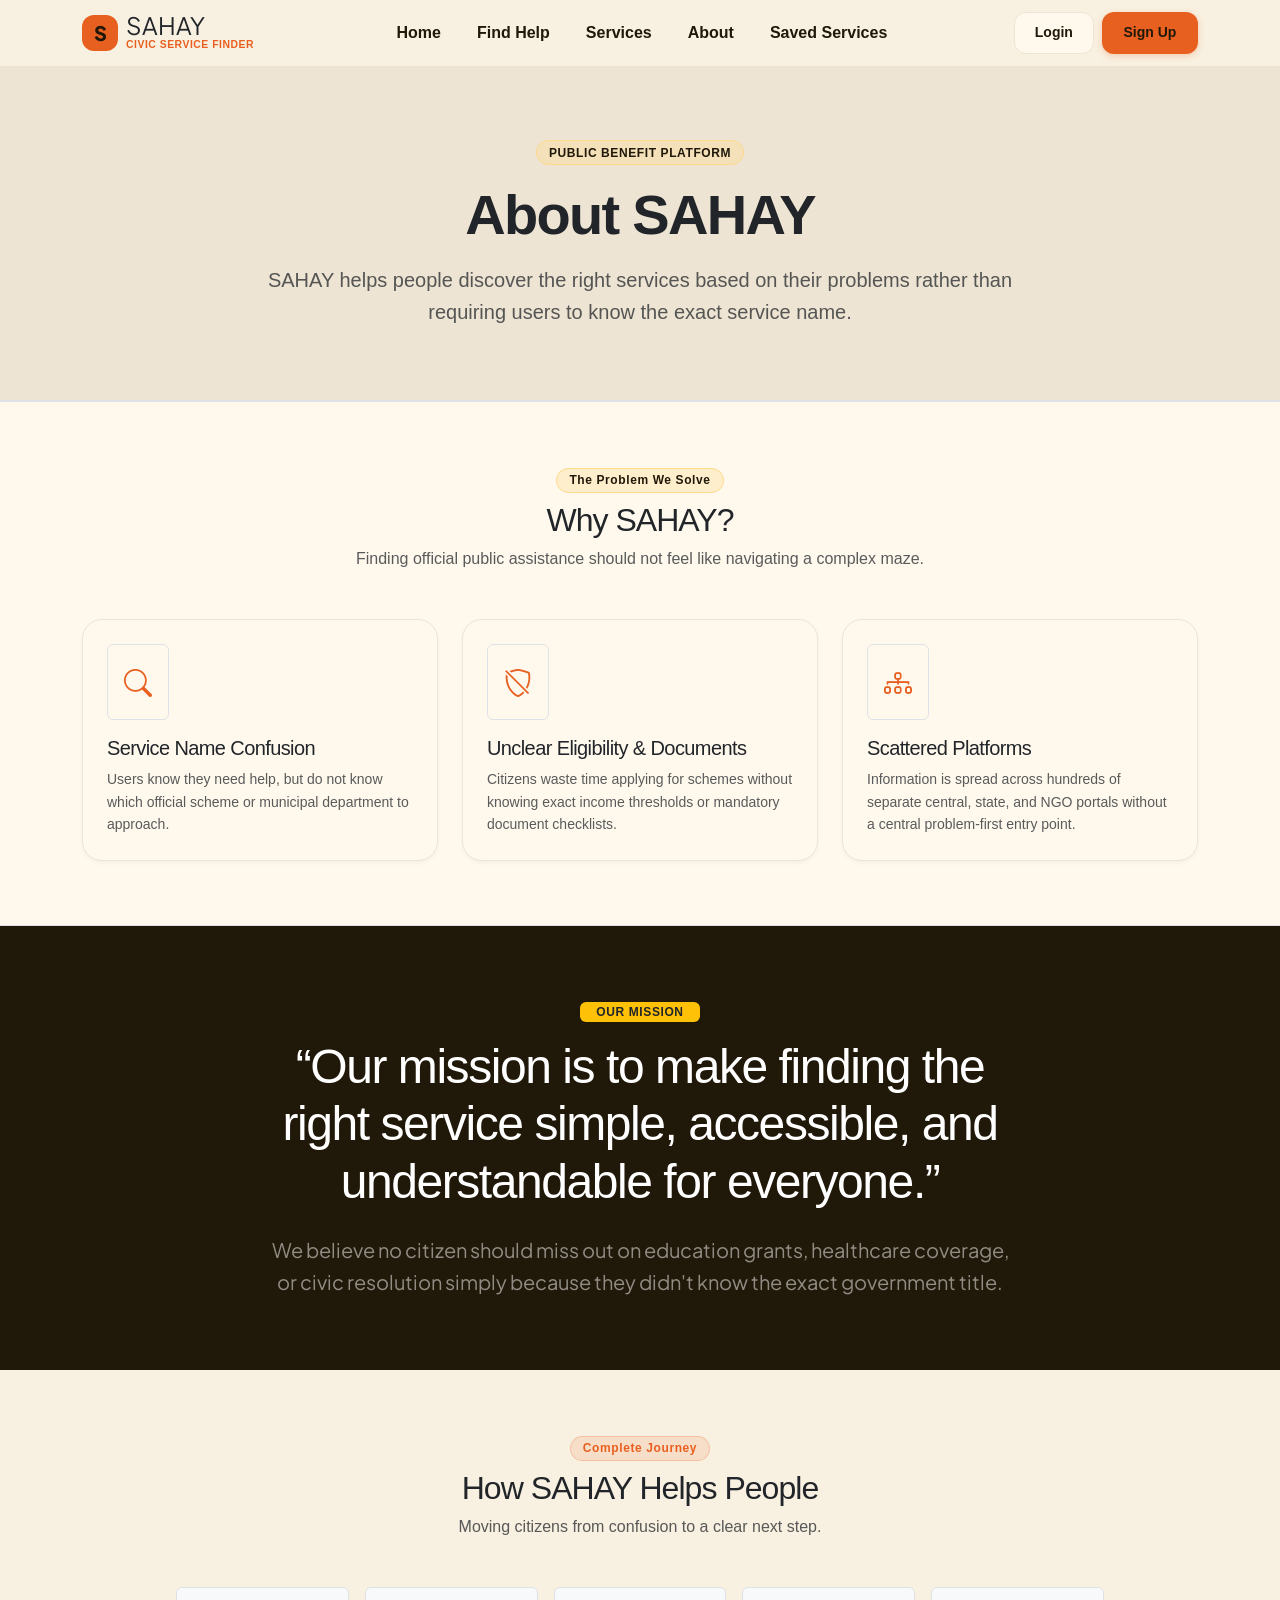
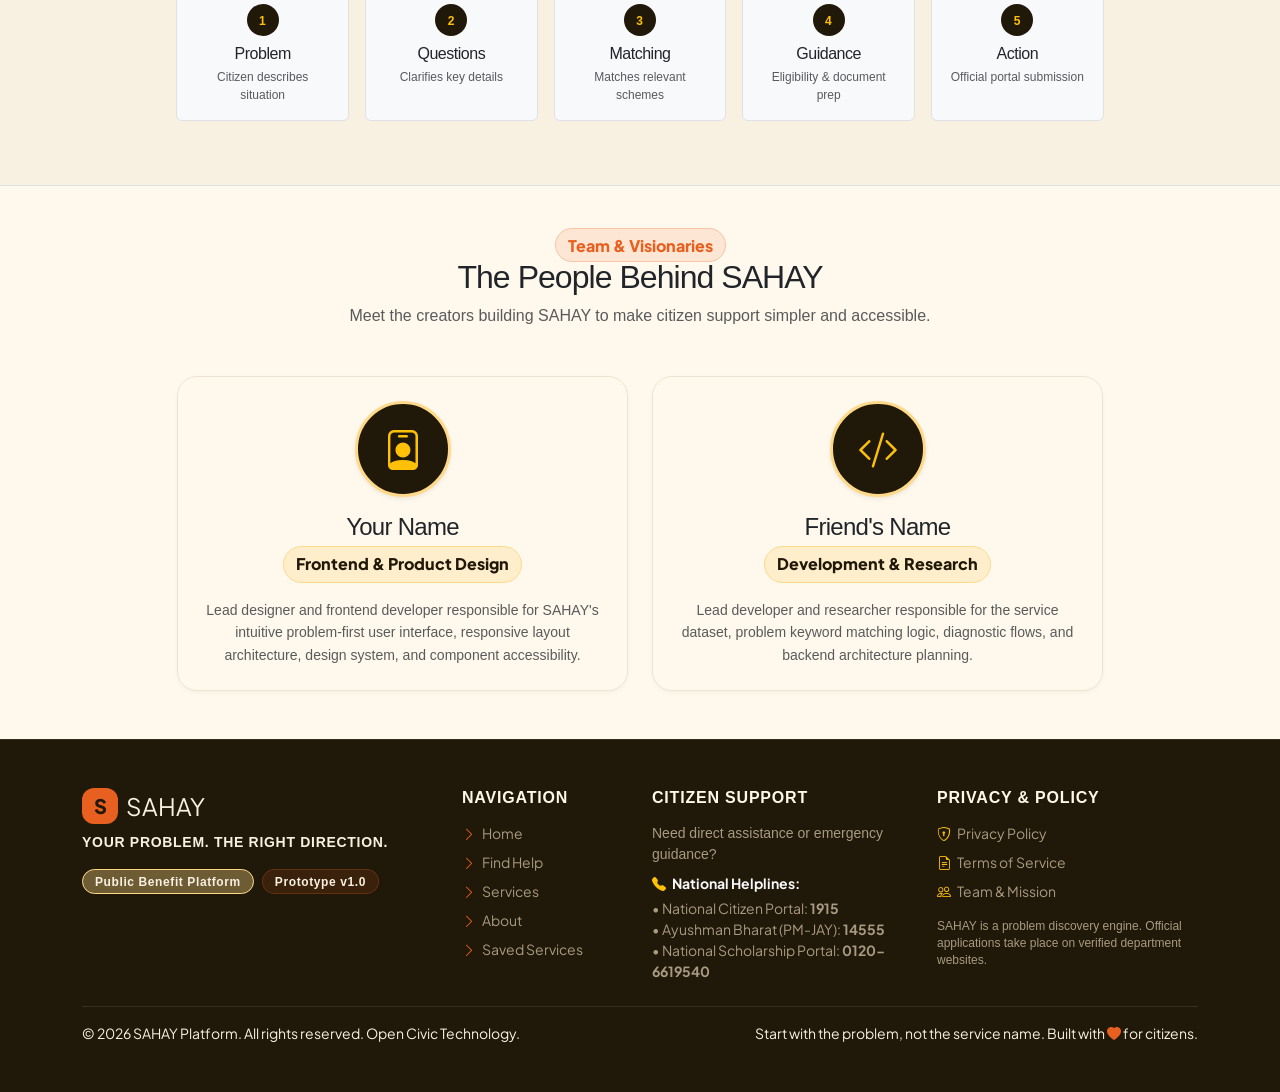
==== frontend/about.html @ 4841e4ec "initial stage of Sahay website" ====
<!DOCTYPE html>
<html lang="en">
<head>
  <meta charset="UTF-8">
  <meta name="viewport" content="width=device-width, initial-scale=1.0">
  <title>About Us — SAHAY</title>
  
  <!-- Bootstrap 5 CSS -->
  <link href="https://cdn.jsdelivr.net/npm/bootstrap@5.3.3/dist/css/bootstrap.min.css" rel="stylesheet">
  <!-- Bootstrap Icons -->
  <link href="https://cdn.jsdelivr.net/npm/bootstrap-icons@1.11.3/font/bootstrap-icons.min.css" rel="stylesheet">
  <!-- Custom SAHAY Palette CSS -->
  <link rel="stylesheet" href="css/style.css">
</head>
<body class="d-flex flex-column min-vh-100">

  <!-- NAVBAR -->
  <nav class="navbar navbar-expand-lg sahaya-navbar sticky-top">
    <div class="container">
      <a class="navbar-brand d-flex align-items-center gap-2" href="index.html">
        <div class="sahaya-logo-icon">S</div>
        <div class="d-flex flex-column">
          <span class="font-weight-bold fs-4 text-dark lh-1">SAHAY</span>
          <span class="small fw-bold text-orange text-uppercase" style="font-size: 0.65rem;">Civic Service Finder</span>
        </div>
      </a>

      <button class="navbar-toggler border-0" type="button" data-bs-toggle="collapse" data-bs-target="#sahayNav">
        <span class="navbar-toggler-icon"></span>
      </button>

      <div class="collapse navbar-collapse" id="sahayNav">
                <ul class="navbar-nav mx-auto mb-2 mb-lg-0 gap-1">
          <li class="nav-item">
            <a class="nav-link" href="index.html">Home</a>
          </li>
          <li class="nav-item">
            <a class="nav-link" href="find-help.html">Find Help</a>
          </li>
          <li class="nav-item">
            <a class="nav-link" href="services.html">Services</a>
          </li>
          <li class="nav-item">
            <a class="nav-link" href="about.html">About</a>
          </li>
          <li class="nav-item">
            <a class="nav-link" href="saved-services.html">Saved Services</a>
          </li>
        </ul>

        <div class="d-flex align-items-center gap-2" id="navbarAuthButtons">
          <a href="login.html" class="btn btn-sahaya-outline btn-sm font-weight-bold px-3">Login</a>
          <a href="signup.html" class="btn btn-sahaya-primary btn-sm font-weight-bold px-3">Sign Up</a>
        </div>
      </div>
    </div>
  </nav>

  <!-- MAIN HERO BANNER -->
  <header class="py-5 text-center border-bottom" style="background-color: var(--bg-alt);">
    <div class="container py-4">
      <span class="badge badge-sahaya-gold mb-3 d-inline-block">PUBLIC BENEFIT PLATFORM</span>
      <h1 class="display-4 font-weight-bold text-dark mb-3">About SAHAY</h1>
      <p class="fs-5 text-muted font-weight-semibold mx-auto mb-0" style="max-width: 750px; line-height: 1.6;">
        SAHAY helps people discover the right services based on their problems rather than requiring users to know the exact service name.
      </p>
    </div>
  </header>


  <!-- SECTION 2: WHY SAHAY? -->
  <section class="py-5 bg-light-cream border-top border-bottom">
    <div class="container py-3">
      <div class="text-center max-w-3xl mx-auto mb-5">
        <span class="badge badge-sahaya-gold mb-2">The Problem We Solve</span>
        <h2 class="h2 font-weight-bold text-dark">Why SAHAY?</h2>
        <p class="text-muted font-weight-semibold">
          Finding official public assistance should not feel like navigating a complex maze.
        </p>
      </div>

      <div class="row g-4">
        
        <div class="col-md-6 col-lg-4">
          <div class="sahaya-card h-100 p-4">
            <div class="rounded bg-surface-light text-orange p-3 d-inline-block border mb-3">
              <i class="bi bi-search fs-3"></i>
            </div>
            <h3 class="h5 font-weight-bold text-dark mb-2">Service Name Confusion</h3>
            <p class="small text-muted mb-0" style="line-height: 1.6;">
              Users know they need help, but do not know which official scheme or municipal department to approach.
            </p>
          </div>
        </div>

        <div class="col-md-6 col-lg-4">
          <div class="sahaya-card h-100 p-4">
            <div class="rounded bg-surface-light text-orange p-3 d-inline-block border mb-3">
              <i class="bi bi-shield-slash fs-3"></i>
            </div>
            <h3 class="h5 font-weight-bold text-dark mb-2">Unclear Eligibility &amp; Documents</h3>
            <p class="small text-muted mb-0" style="line-height: 1.6;">
              Citizens waste time applying for schemes without knowing exact income thresholds or mandatory document checklists.
            </p>
          </div>
        </div>

        <div class="col-md-6 col-lg-4">
          <div class="sahaya-card h-100 p-4">
            <div class="rounded bg-surface-light text-orange p-3 d-inline-block border mb-3">
              <i class="bi bi-diagram-3 fs-3"></i>
            </div>
            <h3 class="h5 font-weight-bold text-dark mb-2">Scattered Platforms</h3>
            <p class="small text-muted mb-0" style="line-height: 1.6;">
              Information is spread across hundreds of separate central, state, and NGO portals without a central problem-first entry point.
            </p>
          </div>
        </div>

      </div>
    </div>
  </section>

  <!-- SECTION 3: OUR MISSION -->
  <section class="py-5 bg-espresso text-white">
    <div class="container text-center py-4">
      <div class="max-w-3xl mx-auto" style="max-width: 750px;">
        <span class="badge bg-warning text-dark font-weight-bold mb-3 px-3 py-1">OUR MISSION</span>
        <h2 class="display-5 font-weight-bold text-white mb-4">
          “Our mission is to make finding the right service simple, accessible, and understandable for everyone.”
        </h2>
        <p class="fs-5 text-white-50 mb-0" style="line-height: 1.6;">
          We believe no citizen should miss out on education grants, healthcare coverage, or civic resolution simply because they didn't know the exact government title.
        </p>
      </div>
    </div>
  </section>

  <!-- SECTION 4: HOW SAHAY HELPS PEOPLE -->
  <section class="py-5">
    <div class="container py-3">
      <div class="text-center max-w-3xl mx-auto mb-5">
        <span class="badge badge-sahaya-orange mb-2">Complete Journey</span>
        <h2 class="h2 font-weight-bold text-dark">How SAHAY Helps People</h2>
        <p class="text-muted font-weight-semibold">
          Moving citizens from confusion to a clear next step.
        </p>
      </div>

      <div class="row g-3 justify-content-center text-center">
        
        <div class="col-6 col-md-4 col-lg-2">
          <div class="p-3 rounded bg-light border h-100">
            <div class="badge bg-espresso text-warning rounded-circle mb-2" style="width: 2rem; height: 2rem; line-height: 1.6rem;">1</div>
            <h3 class="h6 font-weight-bold text-dark mb-1">Problem</h3>
            <p class="small text-muted mb-0" style="font-size: 0.75rem;">Citizen describes situation</p>
          </div>
        </div>

        <div class="col-6 col-md-4 col-lg-2">
          <div class="p-3 rounded bg-light border h-100">
            <div class="badge bg-espresso text-warning rounded-circle mb-2" style="width: 2rem; height: 2rem; line-height: 1.6rem;">2</div>
            <h3 class="h6 font-weight-bold text-dark mb-1">Questions</h3>
            <p class="small text-muted mb-0" style="font-size: 0.75rem;">Clarifies key details</p>
          </div>
        </div>

        <div class="col-6 col-md-4 col-lg-2">
          <div class="p-3 rounded bg-light border h-100">
            <div class="badge bg-espresso text-warning rounded-circle mb-2" style="width: 2rem; height: 2rem; line-height: 1.6rem;">3</div>
            <h3 class="h6 font-weight-bold text-dark mb-1">Matching</h3>
            <p class="small text-muted mb-0" style="font-size: 0.75rem;">Matches relevant schemes</p>
          </div>
        </div>

        <div class="col-6 col-md-4 col-lg-2">
          <div class="p-3 rounded bg-light border h-100">
            <div class="badge bg-espresso text-warning rounded-circle mb-2" style="width: 2rem; height: 2rem; line-height: 1.6rem;">4</div>
            <h3 class="h6 font-weight-bold text-dark mb-1">Guidance</h3>
            <p class="small text-muted mb-0" style="font-size: 0.75rem;">Eligibility &amp; document prep</p>
          </div>
        </div>

        <div class="col-6 col-md-4 col-lg-2">
          <div class="p-3 rounded bg-light border h-100">
            <div class="badge bg-espresso text-warning rounded-circle mb-2" style="width: 2rem; height: 2rem; line-height: 1.6rem;">5</div>
            <h3 class="h6 font-weight-bold text-dark mb-1">Action</h3>
            <p class="small text-muted mb-0" style="font-size: 0.75rem;">Official portal submission</p>
          </div>
        </div>

      </div>
    </div>
  </section>

  <!-- FOUNDERS SECTION -->
  <section class="py-5 bg-light-cream border-top">
    <div class="container">
      <div class="text-center mb-5">
        <span class="badge-sahaya-orange mb-2">Team &amp; Visionaries</span>
        <h2 class="h2 font-weight-bold text-dark">The People Behind SAHAY</h2>
        <p class="text-muted mx-auto" style="max-width: 600px;">
          Meet the creators building SAHAY to make citizen support simpler and accessible.
        </p>
      </div>

      <div class="row g-4 justify-content-center">
        
        <!-- Founder 1 -->
        <div class="col-md-6 col-lg-5">
          <div class="sahaya-card text-center p-4 h-100">
            <div class="mx-auto mb-3 rounded-circle bg-espresso text-warning font-weight-bold d-flex align-items-center justify-content-center shadow-sm" style="width: 6rem; height: 6rem; border: 3px solid var(--accent-gold);">
              <i class="bi bi-person-badge fs-1"></i>
            </div>
            <h3 class="h4 font-weight-bold text-dark mb-1">Your Name</h3>
            <span class="badge-sahaya-gold d-inline-block mb-3">Frontend &amp; Product Design</span>
            <p class="small text-muted mb-0" style="line-height: 1.6;">
              Lead designer and frontend developer responsible for SAHAY's intuitive problem-first user interface, responsive layout architecture, design system, and component accessibility.
            </p>
          </div>
        </div>

        <!-- Founder 2 -->
        <div class="col-md-6 col-lg-5">
          <div class="sahaya-card text-center p-4 h-100">
            <div class="mx-auto mb-3 rounded-circle bg-espresso text-warning font-weight-bold d-flex align-items-center justify-content-center shadow-sm" style="width: 6rem; height: 6rem; border: 3px solid var(--accent-gold);">
              <i class="bi bi-code-slash fs-1"></i>
            </div>
            <h3 class="h4 font-weight-bold text-dark mb-1">Friend's Name</h3>
            <span class="badge-sahaya-gold d-inline-block mb-3">Development &amp; Research</span>
            <p class="small text-muted mb-0" style="line-height: 1.6;">
              Lead developer and researcher responsible for the service dataset, problem keyword matching logic, diagnostic flows, and backend architecture planning.
            </p>
          </div>
        </div>

      </div>
    </div>
  </section>

  <!-- FOOTER -->
    <!-- FOOTER (BRAND, SUPPORT, PRIVACY POLICY & BOTTOM BAR) -->
  <footer class="sahaya-footer py-5 mt-auto">
    <div class="container">
      <div class="row g-4 mb-4">
        
                <!-- Section 1: Brand Section -->
        <div class="col-lg-4 col-md-6">
          <div class="d-flex align-items-center gap-2 mb-2">
            <div class="sahaya-logo-icon">S</div>
            <span class="font-weight-bold fs-4 text-light">SAHAY</span>
          </div>
          <p class="small text-orange font-weight-bold mb-3 text-uppercase" style="letter-spacing: 0.05em;">YOUR PROBLEM. THE RIGHT DIRECTION.</p>
          <div class="d-flex align-items-center gap-2 mt-2">
            <span class="badge badge-sahaya-gold">Public Benefit Platform</span>
            <span class="badge badge-sahaya-orange">Prototype v1.0</span>
          </div>
        </div>

        <!-- Section 2: Platform Navigation Links -->
        <div class="col-lg-2 col-md-6">
          <h6 class="fw-bold text-light mb-3 text-uppercase" style="letter-spacing: 0.05em;">Navigation</h6>
          <ul class="list-unstyled small d-flex flex-column gap-2 mb-0">
            <li><a href="index.html" class="text-muted text-decoration-none hover-orange"><i class="bi bi-chevron-right text-orange me-1"></i> Home</a></li>
            <li><a href="find-help.html" class="text-muted text-decoration-none hover-orange"><i class="bi bi-chevron-right text-orange me-1"></i> Find Help</a></li>
            <li><a href="services.html" class="text-muted text-decoration-none hover-orange"><i class="bi bi-chevron-right text-orange me-1"></i> Services</a></li>
            <li><a href="about.html" class="text-muted text-decoration-none hover-orange"><i class="bi bi-chevron-right text-orange me-1"></i> About</a></li>
            <li><a href="saved-services.html" class="text-muted text-decoration-none hover-orange"><i class="bi bi-chevron-right text-orange me-1"></i> Saved Services</a></li>
          </ul>
        </div>

        <!-- Section 3: Citizen Support -->
        <div class="col-lg-3 col-md-6">
          <h6 class="fw-bold text-light mb-3 text-uppercase" style="letter-spacing: 0.05em;">Citizen Support</h6>
          <p class="small text-muted mb-2">Need direct assistance or emergency guidance?</p>
          <div class="small text-muted">
            <strong class="text-light d-block mb-1"><i class="bi bi-telephone-fill text-warning me-1"></i> National Helplines:</strong>
            • National Citizen Portal: <strong>1915</strong><br/>
            • Ayushman Bharat (PM-JAY): <strong>14555</strong><br/>
            • National Scholarship Portal: <strong>0120-6619540</strong>
          </div>
        </div>

        <!-- Section 4: Privacy Policy & Legal -->
        <div class="col-lg-3 col-md-6">
          <h6 class="fw-bold text-light mb-3 text-uppercase" style="letter-spacing: 0.05em;">Privacy &amp; Policy</h6>
          <ul class="list-unstyled small d-flex flex-column gap-2 mb-3">
            <li><a href="#" onclick="alert('Privacy Policy: SAHAY respects user privacy. Problem descriptions and session data are stored locally in your browser and never sold.'); return false;" class="text-muted text-decoration-none hover-orange"><i class="bi bi-shield-lock text-warning me-1"></i> Privacy Policy</a></li>
            <li><a href="#" onclick="alert('Terms of Service: SAHAY is an open citizen guidance portal. Official applications and fee payments occur directly on government domains.'); return false;" class="text-muted text-decoration-none hover-orange"><i class="bi bi-file-earmark-text text-warning me-1"></i> Terms of Service</a></li>
            <li><a href="about.html" class="text-muted text-decoration-none hover-orange"><i class="bi bi-people text-warning me-1"></i> Team &amp; Mission</a></li>
          </ul>
          <p class="small text-muted mb-0" style="font-size: 0.75rem; line-height: 1.4;">
            SAHAY is a problem discovery engine. Official applications take place on verified department websites.
          </p>
        </div>

      </div>

      <!-- Section 5: Bottom Bar -->
      <div class="border-top border-secondary pt-3 d-flex flex-wrap justify-content-between align-items-center small text-muted gap-2">
        <span>&copy; 2026 SAHAY Platform. All rights reserved. Open Civic Technology.</span>
        <span>Start with the problem, not the service name. Built with <i class="bi bi-heart-fill text-orange"></i> for citizens.</span>
      </div>
    </div>
  </footer>

  <!-- Bootstrap JS -->
  <script src="https://cdn.jsdelivr.net/npm/bootstrap@5.3.3/dist/js/bootstrap.bundle.min.js"></script>
  <!-- JS Modules -->
  <script src="js/data.js"></script>
  <script src="js/services.js"></script>
  <script src="js/auth.js"></script>
  <script src="js/app.js"></script>
</body>
</html>
---- frontend/css/style.css ----
/* SAHAY Custom CSS — Satoshi Typography & Exact Palette Specification */
@import url('https://api.fontshare.com/v2/css?f[]=satoshi@900,800,700,600,500,400&display=swap');
@import url('https://fonts.googleapis.com/css2?family=Plus+Jakarta+Sans:wght@400;500;600;700;800;900&display=swap');

:root {
  /* Core Palette Tokens — Exact User Specification Table */
  --bg-page: #F8F0E0;              /* Warm Cream - Main page background */
  --text-main: #201808;            /* Deep Espresso - Headings, dark cards, primary text */
  --brand-primary: #E86020;        /* Vibrant Orange - CTA, highlights, links */
  --bg-card: #FFF9ED;              /* Cream White - Cards, light surfaces */
  --bg-surface-light: #FFF9ED;     /* Cream White - Cards, light surfaces */
  --bg-alt: #EDE4D3;               /* Soft Beige - Alternate sections */
  --border-subtle: #EDE4D3;        /* Soft Beige - Light borders & subtle UI elements */
  --text-muted: #A99A82;           /* Muted Taupe - Secondary text */
  --border-dark: #3A2D1D;          /* Dark Brown Border - Dividers, borders */
  --brand-hover: #FF7A32;          /* Light Orange - Orange hover state */
  --accent-gold: #FFD98A;          /* Pale Gold - Small decorative accent */
}

body {
  font-family: 'Satoshi', 'Plus Jakarta Sans', -apple-system, BlinkMacSystemFont, 'Segoe UI', Roboto, sans-serif !important;
  background-color: var(--bg-page) !important;
  color: var(--text-main) !important;
  -webkit-font-smoothing: antialiased;
  min-height: 100vh;
  display: flex;
  flex-direction: column;
}

main {
  flex: 1;
}

/* Headings (Satoshi 700-900 Bold/Tight) */
h1, h2, h3, h4, h5, h6, .display-1, .display-2, .display-3, .display-4 {
  font-family: 'Satoshi', sans-serif !important;
  color: var(--text-main);
  font-weight: 800;
  letter-spacing: -0.03em;
}

/* Highlighted Words & Accents */
.text-orange, .text-warning-highlight {
  color: var(--brand-primary) !important;
  font-weight: 800 !important;
}

/* Subtitle (Satoshi 400-500 Regular) */
.lead, .subtitle, p.text-muted {
  font-family: 'Satoshi', sans-serif !important;
  font-weight: 500;
}

/* Custom Scrollbar */
::-webkit-scrollbar {
  width: 7px;
  height: 7px;
}
::-webkit-scrollbar-track {
  background: var(--border-subtle);
}
::-webkit-scrollbar-thumb {
  background: var(--text-muted);
  border-radius: 9999px;
}
::-webkit-scrollbar-thumb:hover {
  background: var(--text-main);
}

/* Navbar Custom Styling (Satoshi 500-600 Medium) */
.sahaya-navbar, .sahay-navbar {
  background-color: rgba(248, 240, 224, 0.96) !important; /* Warm Cream #F8F0E0 */
  backdrop-filter: blur(8px);
  border-bottom: 1px solid var(--border-subtle);
}

.sahaya-navbar .nav-link, .sahay-navbar .nav-link {
  font-family: 'Satoshi', sans-serif !important;
  color: var(--text-main) !important;
  font-weight: 600 !important;
  padding: 0.5rem 1rem !important;
  border-radius: 0.75rem;
  transition: all 0.2s ease;
}

.sahaya-navbar .nav-link:hover, .sahay-navbar .nav-link:hover,
.sahaya-navbar .nav-link.active, .sahay-navbar .nav-link.active {
  color: var(--brand-primary) !important;
  background-color: var(--bg-card);
}

/* Brand Logo */
.sahaya-logo-icon, .sahay-logo-icon {
  width: 2.25rem;
  height: 2.25rem;
  border-radius: 0.75rem;
  background-color: var(--brand-primary);
  color: var(--text-main);
  display: flex;
  align-items: center;
  justify-content: center;
  font-weight: 900;
  font-size: 1.25rem;
}

/* Cards */
.sahaya-card, .sahay-card {
  background-color: var(--bg-card);
  border: 1px solid var(--border-subtle);
  border-radius: 1.25rem;
  padding: 1.5rem;
  transition: all 0.25s cubic-bezier(0.16, 1, 0.3, 1);
  box-shadow: 0 2px 4px rgba(32, 24, 8, 0.04);
}

.sahaya-card-interactive, .sahay-card-interactive {
  cursor: pointer;
}

.sahaya-card-interactive:hover, .sahay-card-interactive:hover {
  border-color: var(--brand-primary);
  box-shadow: 0 12px 28px -6px rgba(32, 24, 8, 0.12);
  transform: translateY(-3px);
}

/* Dark Card (Satoshi 700-800 Bold) */
.sahaya-card-dark, .sahay-card-dark {
  background-color: var(--text-main);
  color: var(--bg-surface-light);
  border: 1px solid var(--text-dark-element);
  border-radius: 1.5rem;
  box-shadow: 0 20px 40px -10px rgba(24, 16, 8, 0.3);
}

.sahaya-card-dark h1, .sahaya-card-dark h2, .sahaya-card-dark h3, 
.sahaya-card-dark h4, .sahaya-card-dark h5, .sahaya-card-dark h6,
.sahay-card-dark h1, .sahay-card-dark h2, .sahay-card-dark h3, 
.sahay-card-dark h4, .sahay-card-dark h5, .sahay-card-dark h6 {
  font-family: 'Satoshi', sans-serif !important;
  font-weight: 800 !important;
  color: var(--bg-surface-light) !important;
}

/* Buttons (CTA Buttons: Satoshi 600-700, BG: Orange #E86020, Text: Deep Espresso #201808) */
.btn {
  font-family: 'Satoshi', sans-serif !important;
  font-weight: 700 !important;
}

.btn-sahaya-primary, .btn-sahay-primary {
  background-color: var(--brand-primary) !important;   /* Orange #E86020 */
  color: var(--text-main) !important;                   /* Deep Espresso #201808 Button Text */
  font-weight: 700 !important;
  border-radius: 0.75rem !important;
  padding: 0.65rem 1.35rem !important;
  border: none !important;
  transition: all 0.2s ease !important;
  box-shadow: 0 2px 6px rgba(232, 96, 32, 0.25) !important;
}

.btn-sahaya-primary:hover, .btn-sahay-primary:hover {
  background-color: var(--brand-hover) !important;     /* Light Orange #FF7A32 Hover Accent */
  color: var(--text-main) !important;                   /* Deep Espresso #201808 */
  transform: translateY(-1px);
}

.btn-sahaya-outline, .btn-sahay-outline {
  background-color: var(--bg-surface-light) !important;
  color: var(--text-main) !important;
  font-weight: 700 !important;
  border: 1px solid var(--border-subtle) !important;
  border-radius: 0.75rem !important;
  padding: 0.6rem 1.25rem !important;
  transition: all 0.2s ease !important;
}

.btn-sahaya-outline:hover, .btn-sahay-outline:hover {
  border-color: var(--brand-primary) !important;
  color: var(--brand-primary) !important;
  background-color: var(--bg-card) !important;
}

.btn-sahaya-gold, .btn-sahay-gold {
  background-color: var(--accent-gold) !important;
  color: var(--text-main) !important;
  font-weight: 800 !important;
  border-radius: 0.75rem !important;
  padding: 0.6rem 1.25rem !important;
  border: none !important;
}

.btn-sahaya-gold:hover, .btn-sahay-gold:hover {
  background-color: #f7cb70 !important;
  color: var(--text-main) !important;
}

/* Badges & Small Uppercase Labels (Satoshi 500-600 Letter-spaced) */
.badge, .text-uppercase {
  font-family: 'Satoshi', sans-serif !important;
  font-weight: 600 !important;
  letter-spacing: 0.05em !important;
}

.badge-sahaya-orange, .badge-sahay-orange {
  background-color: rgba(232, 96, 32, 0.12) !important;
  color: var(--brand-primary) !important;
  border: 1px solid rgba(232, 96, 32, 0.25) !important;
  font-weight: 800 !important;
  border-radius: 9999px !important;
  padding: 0.35rem 0.75rem !important;
}

.badge-sahaya-gold, .badge-sahay-gold {
  background-color: rgba(255, 217, 138, 0.35) !important;
  color: var(--text-main) !important;
  border: 1px solid var(--accent-gold) !important;
  font-weight: 800 !important;
  border-radius: 9999px !important;
  padding: 0.35rem 0.75rem !important;
}

.badge-sahaya-taupe, .badge-sahay-taupe {
  background-color: var(--border-subtle) !important;
  color: var(--text-main) !important;
  border: 1px solid #D8CFC0 !important;
  font-weight: 700 !important;
  border-radius: 9999px !important;
  padding: 0.35rem 0.75rem !important;
}

/* Form Inputs */
.sahaya-input, .sahay-input, .sahaya-textarea, .sahay-textarea, .sahaya-select, .sahay-select {
  background-color: var(--bg-surface-light) !important;
  border: 1px solid var(--border-subtle) !important;
  color: var(--text-main) !important;
  font-weight: 600 !important;
  border-radius: 0.85rem !important;
  padding: 0.75rem 1rem !important;
}

.sahaya-input:focus, .sahay-input:focus, .sahaya-textarea:focus, .sahay-textarea:focus, .sahaya-select:focus, .sahay-select:focus {
  border-color: var(--brand-primary) !important;
  box-shadow: 0 0 0 4px rgba(232, 96, 32, 0.15) !important;
}

/* Footer Custom Styling (Exact User Table Specification) */
.sahaya-footer, .sahay-footer {
  background-color: #201808 !important;              /* Footer background: Deep Espresso #201808 */
  color: #F8F0E0 !important;                         /* Main footer text: Warm Cream #F8F0E0 */
  border-top: 1px solid #3A2D1D !important;           /* Borders/dividers: Dark Brown #3A2D1D */
}

.sahaya-footer h1, .sahaya-footer h2, .sahaya-footer h3, 
.sahaya-footer h4, .sahaya-footer h5, .sahaya-footer h6,
.sahay-footer h1, .sahay-footer h2, .sahay-footer h3, 
.sahay-footer h4, .sahay-footer h5, .sahay-footer h6 {
  color: #FFF8E8 !important;                         /* Headings: Cream / Off-white #FFF8E8 */
  font-weight: 700 !important;
}

.sahaya-footer p, .sahaya-footer span, .sahay-footer p, .sahay-footer span {
  color: #F8F0E0 !important;                         /* Main footer text: Warm Cream #F8F0E0 */
}

.sahaya-footer .text-muted, .sahaya-footer .small-desc,
.sahay-footer .text-muted, .sahay-footer .small-desc {
  color: #A99A82 !important;                         /* Secondary text: Muted Beige #A99A82 */
}

.sahaya-footer a, .sahay-footer a {
  color: #E86020 !important;                         /* Orange accents / links: Vibrant Orange #E86020 */
  transition: all 0.2s ease !important;
}

.sahaya-footer a:hover, .sahay-footer a:hover {
  color: #FF7A32 !important;                         /* Hover accent: Light Orange #FF7A32 */
  text-decoration: underline !important;
}

.sahaya-footer .border-secondary, .sahay-footer .border-secondary,
.sahaya-footer .border-top, .sahay-footer .border-top,
.sahaya-footer hr, .sahay-footer hr {
  border-color: #3A2D1D !important;                  /* Borders/dividers: Dark Brown #3A2D1D */
}

/* Helper Palette Utilities */
.bg-espresso { background-color: var(--text-main) !important; }
.bg-light-cream, .bg-cream-white { background-color: var(--bg-card) !important; }
.bg-surface-light { background-color: var(--bg-surface-light) !important; }
.bg-alt-section, .bg-soft-beige { background-color: var(--bg-alt) !important; }
.text-orange { color: var(--brand-primary) !important; }
.border-beige { border-color: var(--border-subtle) !important; }
.border-dark-brown { border-color: var(--border-dark) !important; }
.cursor-pointer { cursor: pointer; }
.hover-orange:hover { color: var(--brand-hover) !important; }

/* Custom Dropdown Styling */
.dropdown-menu {
  background-color: var(--bg-surface-light) !important;
  border: 1px solid var(--border-subtle) !important;
  border-radius: 1rem !important;
  box-shadow: 0 12px 32px rgba(32, 24, 8, 0.15) !important;
  padding: 0.5rem 0 !important;
}

.dropdown-header {
  color: var(--text-main) !important;
}

.dropdown-item {
  color: var(--text-main) !important;
  font-weight: 700 !important;
  padding: 0.6rem 1.25rem !important;
  transition: all 0.2s ease !important;
}

.dropdown-item:hover, .dropdown-item:focus {
  background-color: var(--bg-card) !important;
  color: var(--brand-primary) !important;
}

.dropdown-item:hover i, .dropdown-item:focus i {
  color: var(--brand-primary) !important;
}

.dropdown-item.text-danger:hover, .dropdown-item.text-danger:focus {
  background-color: rgba(232, 96, 32, 0.12) !important;
  color: var(--brand-primary) !important;
}

.dropdown-divider {
  border-top-color: var(--border-subtle) !important;
  opacity: 0.7 !important;
}
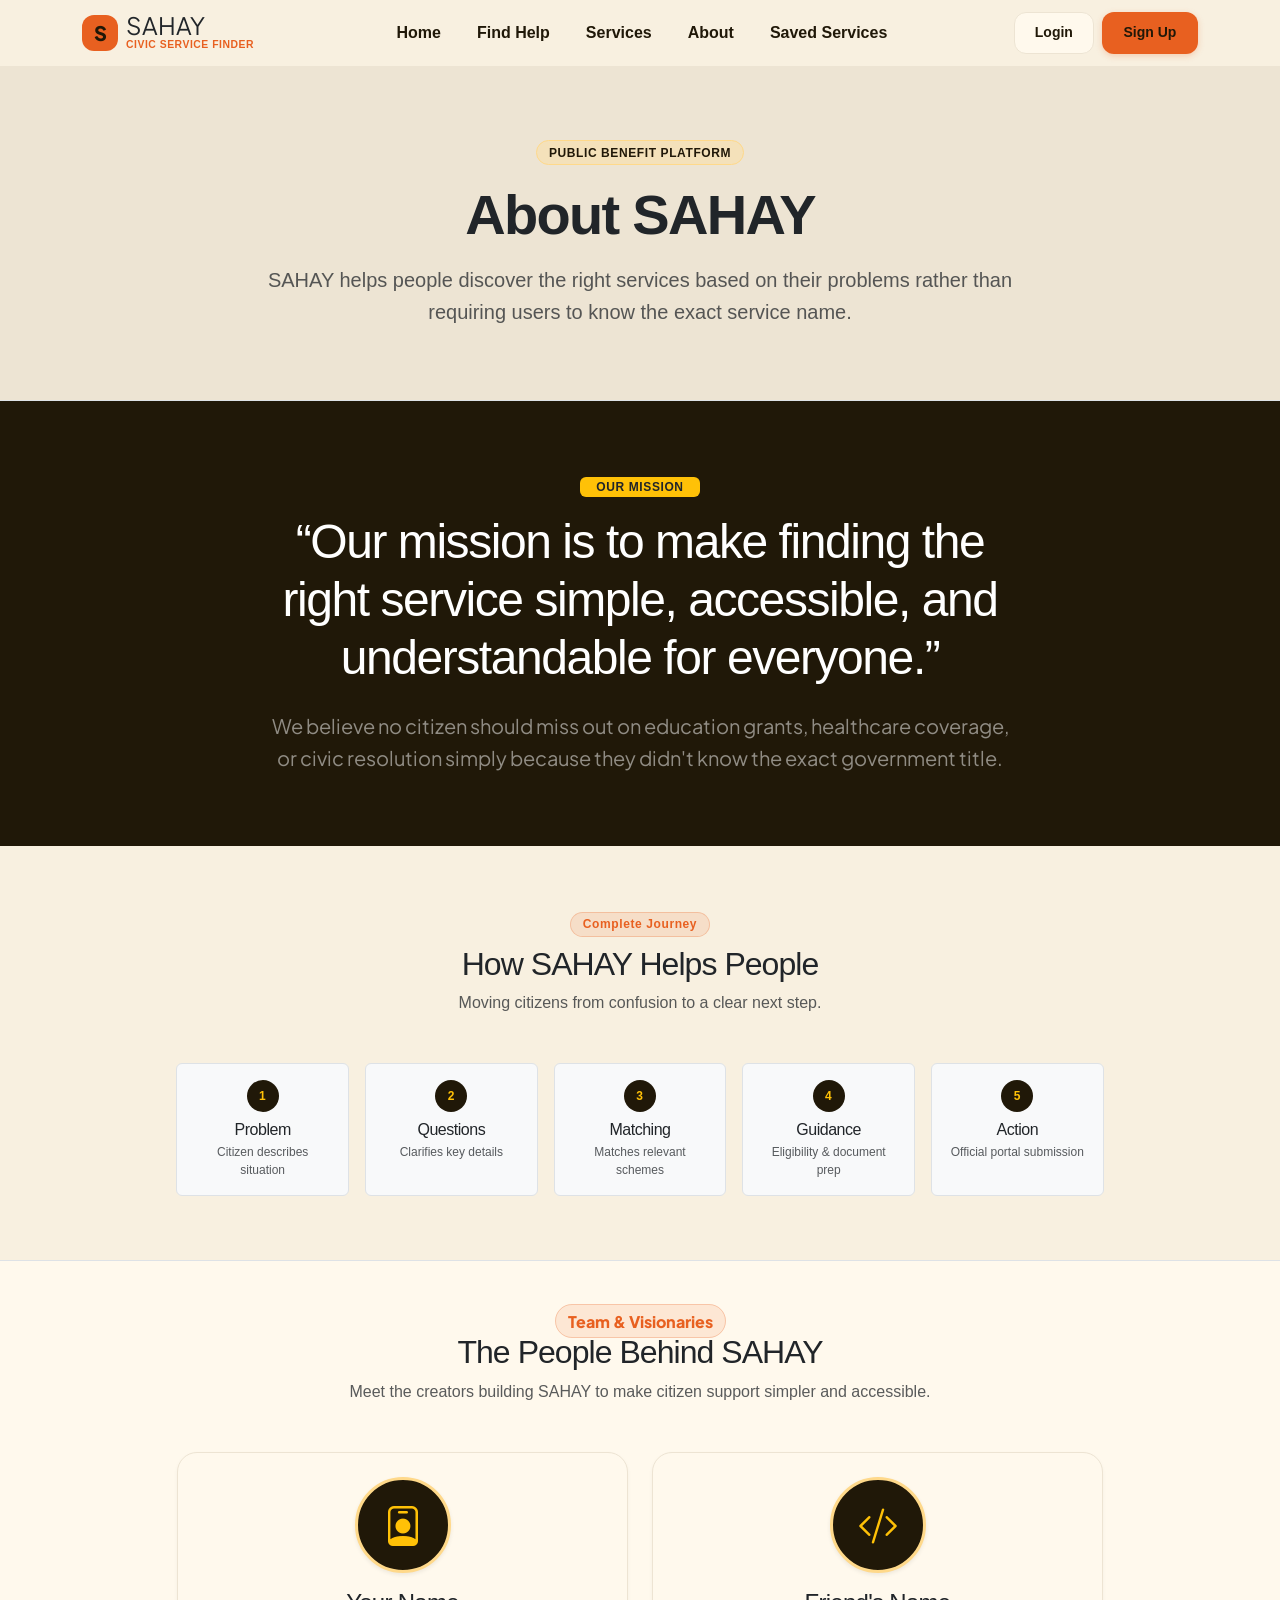
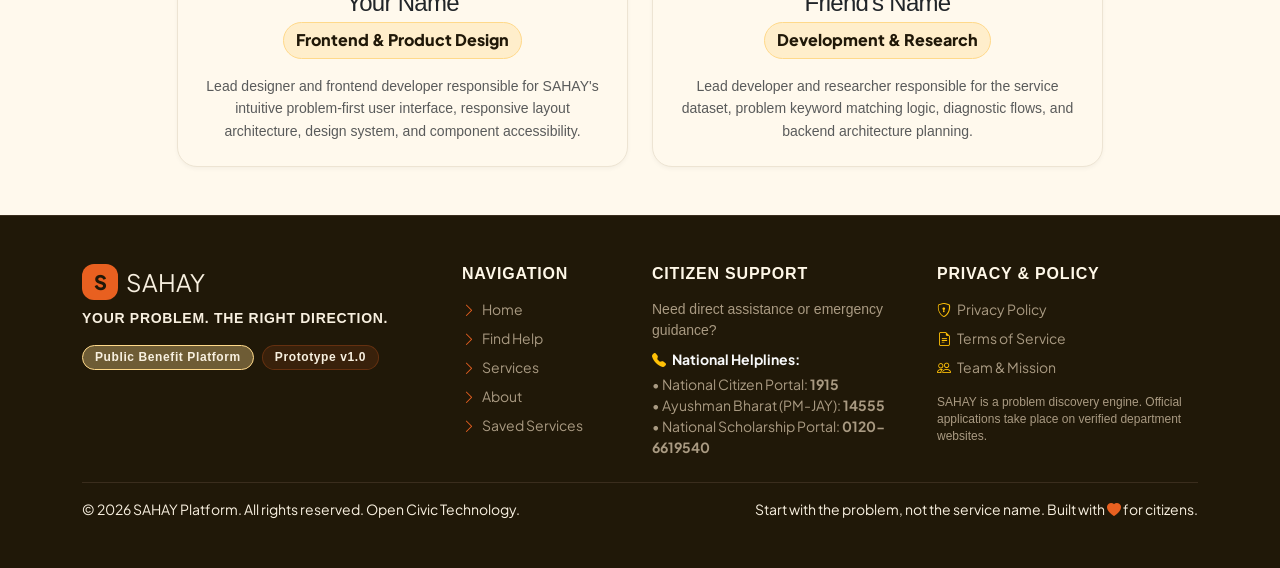
==== commit 33f1037a: "Redesign SAHAYA home page UI" ====
--- a/frontend/about.html
+++ b/frontend/about.html
@@ -68,58 +68,7 @@
   </header>
 
 
-  <!-- SECTION 2: WHY SAHAY? -->
-  <section class="py-5 bg-light-cream border-top border-bottom">
-    <div class="container py-3">
-      <div class="text-center max-w-3xl mx-auto mb-5">
-        <span class="badge badge-sahaya-gold mb-2">The Problem We Solve</span>
-        <h2 class="h2 font-weight-bold text-dark">Why SAHAY?</h2>
-        <p class="text-muted font-weight-semibold">
-          Finding official public assistance should not feel like navigating a complex maze.
-        </p>
-      </div>
-
-      <div class="row g-4">
-        
-        <div class="col-md-6 col-lg-4">
-          <div class="sahaya-card h-100 p-4">
-            <div class="rounded bg-surface-light text-orange p-3 d-inline-block border mb-3">
-              <i class="bi bi-search fs-3"></i>
-            </div>
-            <h3 class="h5 font-weight-bold text-dark mb-2">Service Name Confusion</h3>
-            <p class="small text-muted mb-0" style="line-height: 1.6;">
-              Users know they need help, but do not know which official scheme or municipal department to approach.
-            </p>
-          </div>
-        </div>
-
-        <div class="col-md-6 col-lg-4">
-          <div class="sahaya-card h-100 p-4">
-            <div class="rounded bg-surface-light text-orange p-3 d-inline-block border mb-3">
-              <i class="bi bi-shield-slash fs-3"></i>
-            </div>
-            <h3 class="h5 font-weight-bold text-dark mb-2">Unclear Eligibility &amp; Documents</h3>
-            <p class="small text-muted mb-0" style="line-height: 1.6;">
-              Citizens waste time applying for schemes without knowing exact income thresholds or mandatory document checklists.
-            </p>
-          </div>
-        </div>
-
-        <div class="col-md-6 col-lg-4">
-          <div class="sahaya-card h-100 p-4">
-            <div class="rounded bg-surface-light text-orange p-3 d-inline-block border mb-3">
-              <i class="bi bi-diagram-3 fs-3"></i>
-            </div>
-            <h3 class="h5 font-weight-bold text-dark mb-2">Scattered Platforms</h3>
-            <p class="small text-muted mb-0" style="line-height: 1.6;">
-              Information is spread across hundreds of separate central, state, and NGO portals without a central problem-first entry point.
-            </p>
-          </div>
-        </div>
-
-      </div>
-    </div>
-  </section>
+
 
   <!-- SECTION 3: OUR MISSION -->
   <section class="py-5 bg-espresso text-white">
--- a/frontend/css/style.css
+++ b/frontend/css/style.css
@@ -86,7 +86,7 @@
 .sahaya-navbar .nav-link:hover, .sahay-navbar .nav-link:hover,
 .sahaya-navbar .nav-link.active, .sahay-navbar .nav-link.active {
   color: var(--brand-primary) !important;
-  background-color: var(--bg-card);
+  background-color: transparent !important;
 }
 
 /* Brand Logo */
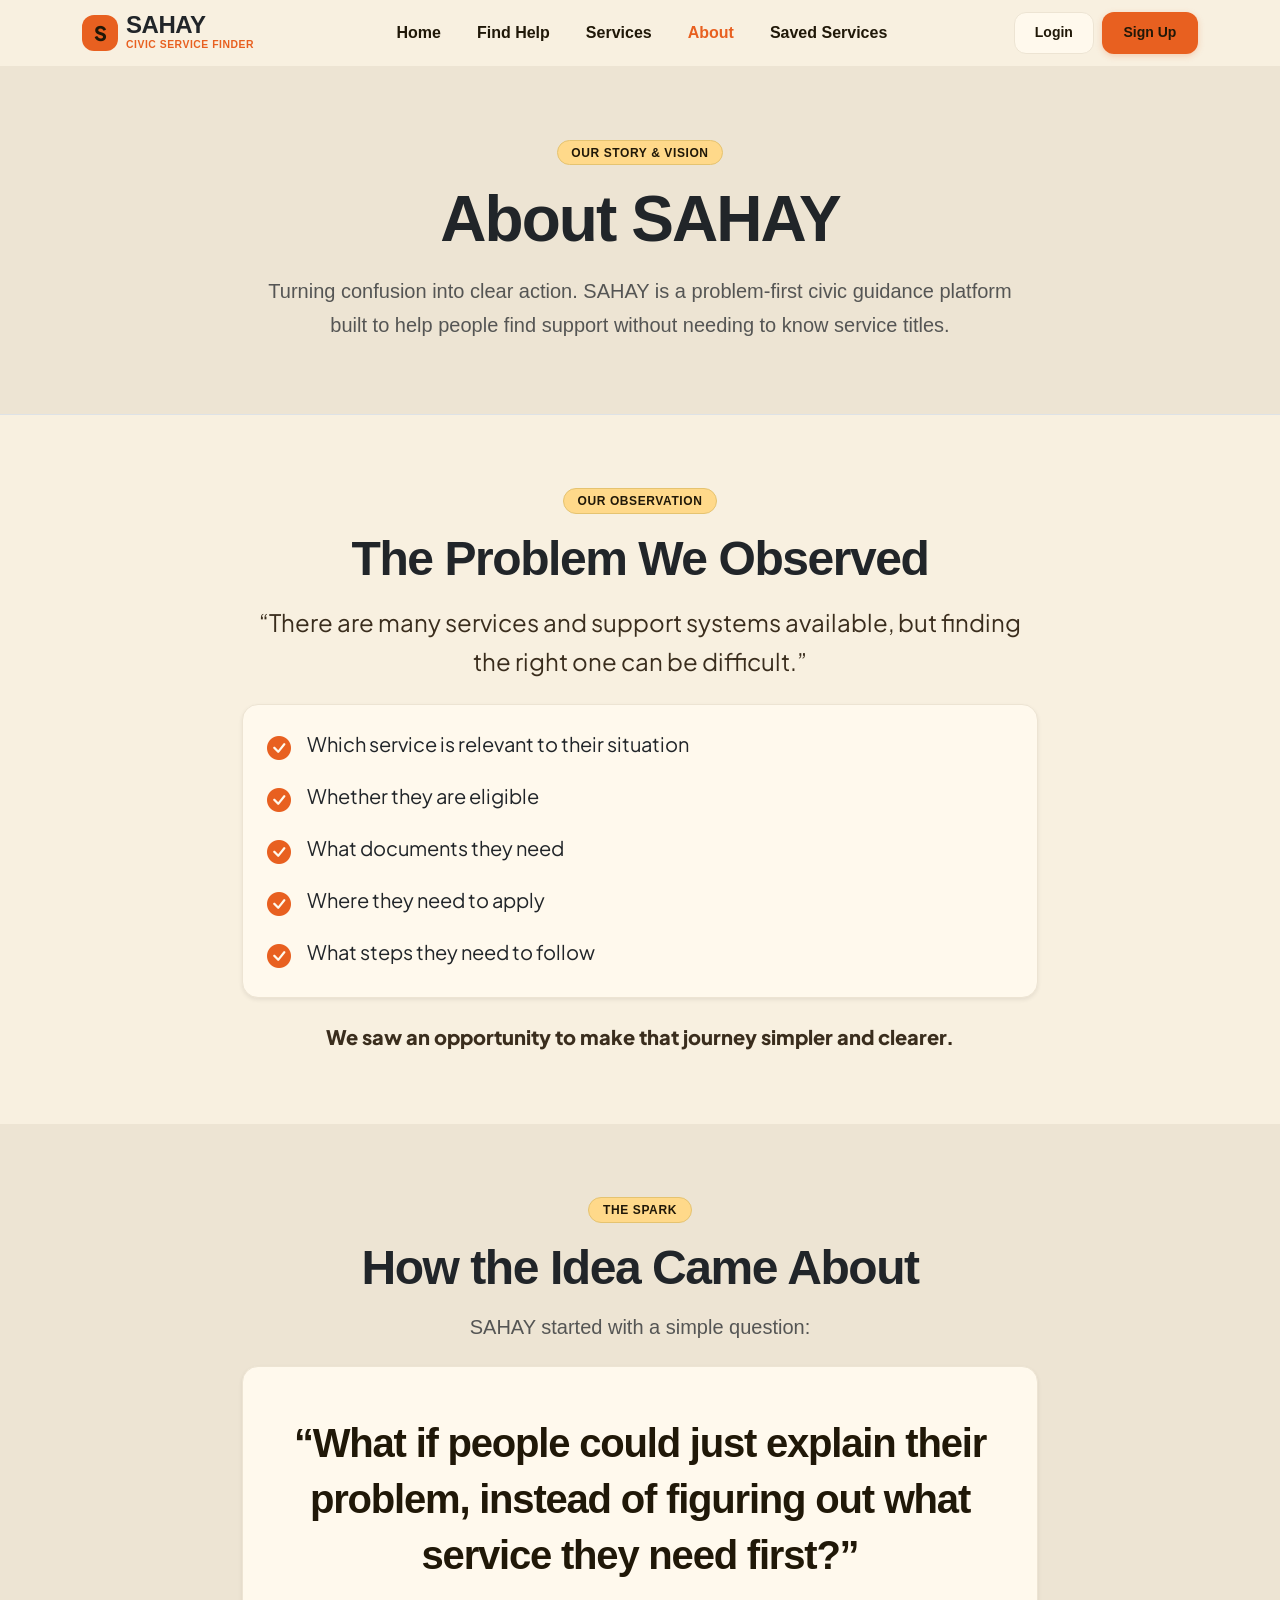
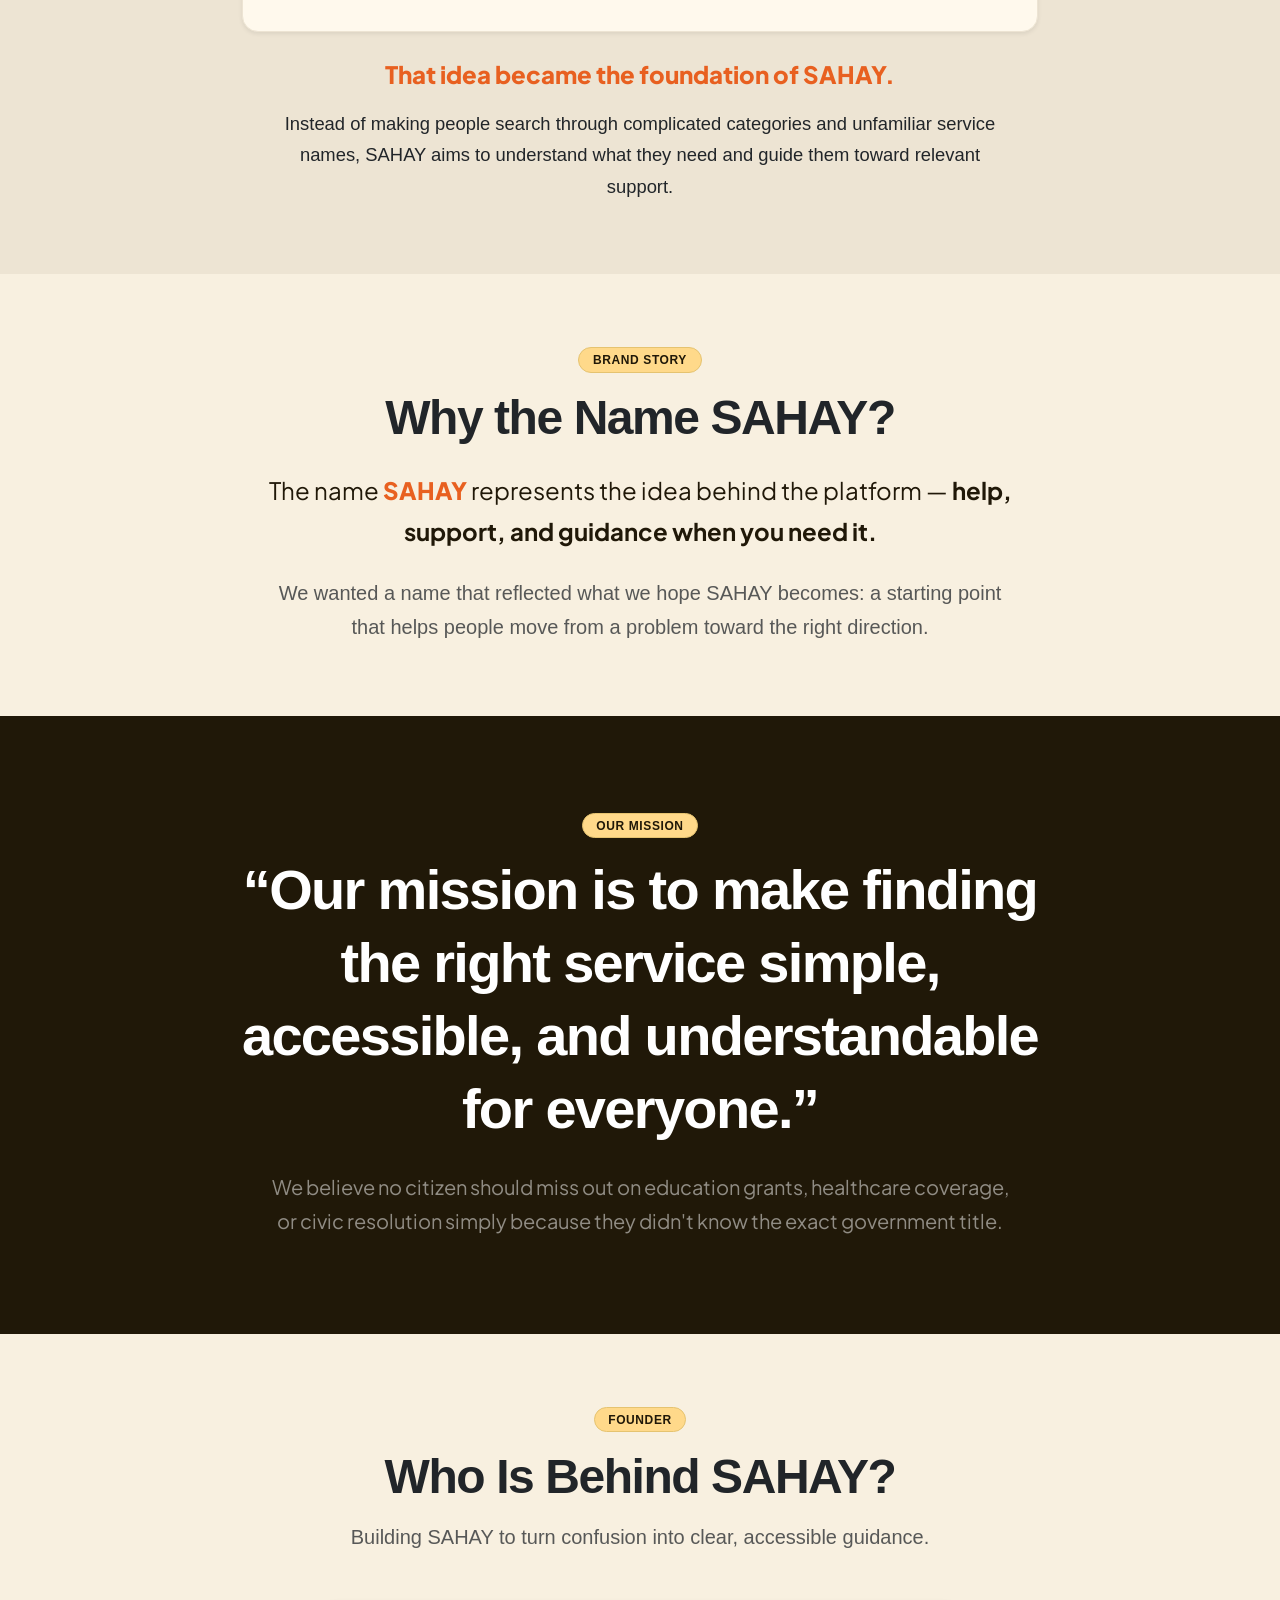
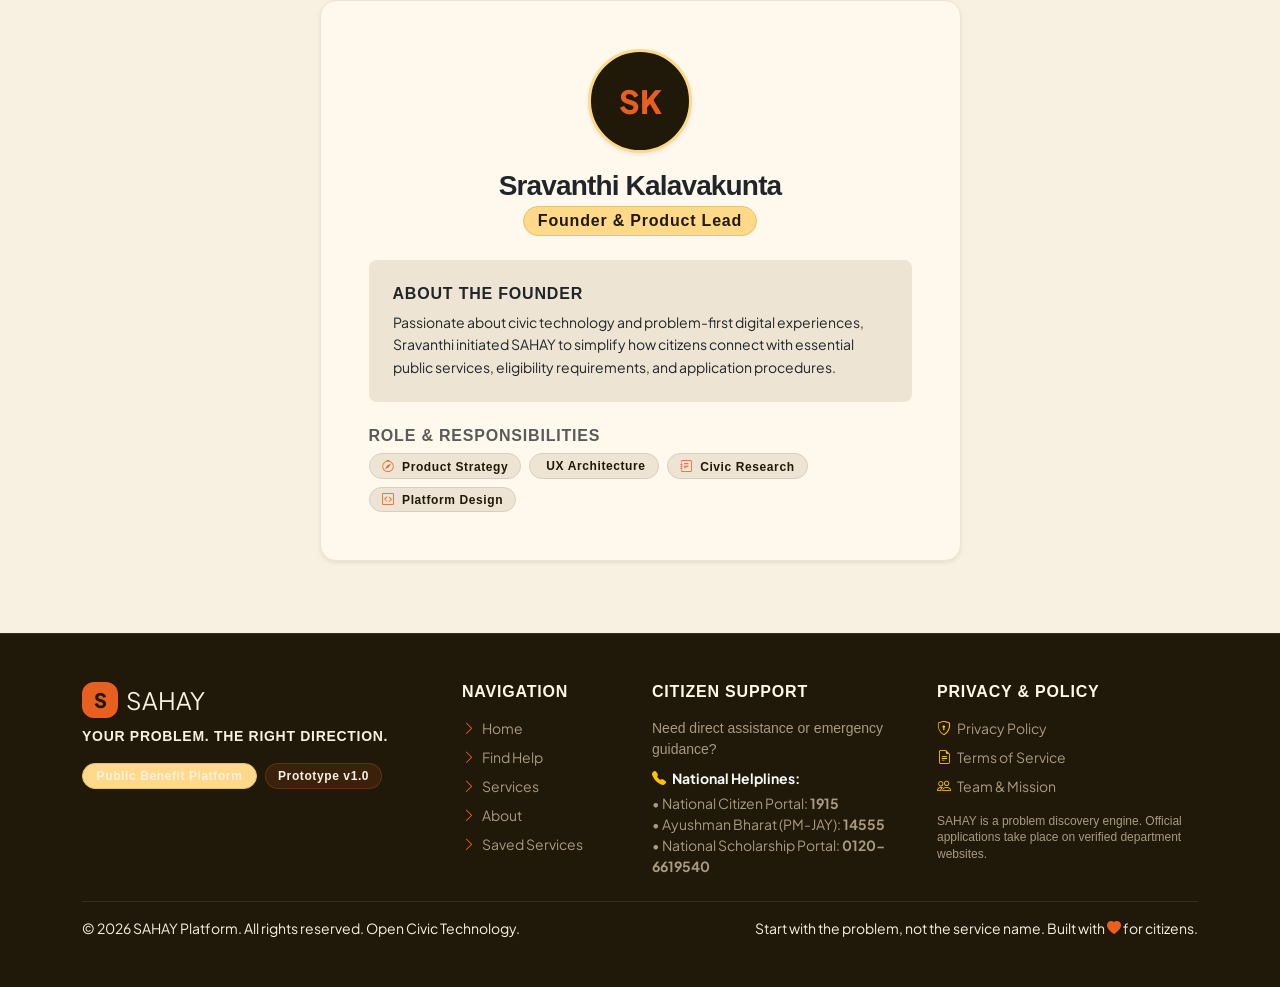
==== commit 66a939eb: "Modified SAHAY about pageI" ====
--- a/frontend/about.html
+++ b/frontend/about.html
@@ -20,7 +20,7 @@
       <a class="navbar-brand d-flex align-items-center gap-2" href="index.html">
         <div class="sahaya-logo-icon">S</div>
         <div class="d-flex flex-column">
-          <span class="font-weight-bold fs-4 text-dark lh-1">SAHAY</span>
+          <span class="fw-bolder fs-4 text-dark lh-1" style="font-weight: 900 !important;">SAHAY</span>
           <span class="small fw-bold text-orange text-uppercase" style="font-size: 0.65rem;">Civic Service Finder</span>
         </div>
       </a>
@@ -30,7 +30,7 @@
       </button>
 
       <div class="collapse navbar-collapse" id="sahayNav">
-                <ul class="navbar-nav mx-auto mb-2 mb-lg-0 gap-1">
+        <ul class="navbar-nav mx-auto mb-2 mb-lg-0 gap-1">
           <li class="nav-item">
             <a class="nav-link" href="index.html">Home</a>
           </li>
@@ -41,7 +41,7 @@
             <a class="nav-link" href="services.html">Services</a>
           </li>
           <li class="nav-item">
-            <a class="nav-link" href="about.html">About</a>
+            <a class="nav-link active font-weight-bold text-orange" href="about.html">About</a>
           </li>
           <li class="nav-item">
             <a class="nav-link" href="saved-services.html">Saved Services</a>
@@ -56,144 +56,182 @@
     </div>
   </nav>
 
-  <!-- MAIN HERO BANNER -->
-  <header class="py-5 text-center border-bottom" style="background-color: var(--bg-alt);">
-    <div class="container py-4">
-      <span class="badge badge-sahaya-gold mb-3 d-inline-block">PUBLIC BENEFIT PLATFORM</span>
-      <h1 class="display-4 font-weight-bold text-dark mb-3">About SAHAY</h1>
-      <p class="fs-5 text-muted font-weight-semibold mx-auto mb-0" style="max-width: 750px; line-height: 1.6;">
-        SAHAY helps people discover the right services based on their problems rather than requiring users to know the exact service name.
-      </p>
-    </div>
-  </header>
-
-
-
-
-  <!-- SECTION 3: OUR MISSION -->
-  <section class="py-5 bg-espresso text-white">
-    <div class="container text-center py-4">
-      <div class="max-w-3xl mx-auto" style="max-width: 750px;">
-        <span class="badge bg-warning text-dark font-weight-bold mb-3 px-3 py-1">OUR MISSION</span>
-        <h2 class="display-5 font-weight-bold text-white mb-4">
-          “Our mission is to make finding the right service simple, accessible, and understandable for everyone.”
-        </h2>
-        <p class="fs-5 text-white-50 mb-0" style="line-height: 1.6;">
-          We believe no citizen should miss out on education grants, healthcare coverage, or civic resolution simply because they didn't know the exact government title.
-        </p>
-      </div>
-    </div>
-  </section>
-
-  <!-- SECTION 4: HOW SAHAY HELPS PEOPLE -->
-  <section class="py-5">
-    <div class="container py-3">
-      <div class="text-center max-w-3xl mx-auto mb-5">
-        <span class="badge badge-sahaya-orange mb-2">Complete Journey</span>
-        <h2 class="h2 font-weight-bold text-dark">How SAHAY Helps People</h2>
-        <p class="text-muted font-weight-semibold">
-          Moving citizens from confusion to a clear next step.
-        </p>
-      </div>
-
-      <div class="row g-3 justify-content-center text-center">
+  <main>
+    <!-- HERO HEADER -->
+    <header class="py-5 text-center border-bottom" style="background-color: var(--bg-alt);">
+      <div class="container py-4">
+        <span class="badge badge-sahaya-gold mb-3 d-inline-block px-3 py-2 text-uppercase" style="letter-spacing: 0.05em;">OUR STORY &amp; VISION</span>
+        <h1 class="display-3 font-weight-bold text-dark mb-3" style="font-weight: 900 !important;">About SAHAY</h1>
+        <p class="lead font-weight-semibold text-muted mx-auto mb-0" style="max-width: 780px; line-height: 1.7; font-size: 1.25rem;">
+          Turning confusion into clear action. SAHAY is a problem-first civic guidance platform built to help people find support without needing to know service titles.
+        </p>
+      </div>
+    </header>
+
+    <!-- SECTION 1: THE PROBLEM WE OBSERVED -->
+    <section class="py-5">
+      <div class="container py-4 max-w-4xl mx-auto" style="max-width: 820px;">
+        <div class="text-center mb-4">
+          <span class="badge badge-sahaya-gold mb-3">OUR OBSERVATION</span>
+          <h2 class="display-5 fw-bolder text-dark mb-3" style="font-weight: 900 !important;">The Problem We Observed</h2>
+          <p class="fs-4 font-weight-bold mb-4" style="color: #3A2D1D !important; line-height: 1.6;">
+            “There are many services and support systems available, but finding the right one can be difficult.”
+          </p>
+        </div>
+
+        <!-- Clean 5 Bullet Points -->
+        <div class="sahaya-card p-4 rounded-4 shadow-sm mb-4 border" style="background-color: var(--bg-card); border-color: var(--border-subtle) !important;">
+          <ul class="list-unstyled mb-0 d-flex flex-column gap-3 fs-5 font-weight-semibold text-dark">
+            <li class="d-flex align-items-start gap-3">
+              <i class="bi bi-check-circle-fill text-orange fs-4 flex-shrink-0"></i>
+              <span>Which service is relevant to their situation</span>
+            </li>
+            <li class="d-flex align-items-start gap-3">
+              <i class="bi bi-check-circle-fill text-orange fs-4 flex-shrink-0"></i>
+              <span>Whether they are eligible</span>
+            </li>
+            <li class="d-flex align-items-start gap-3">
+              <i class="bi bi-check-circle-fill text-orange fs-4 flex-shrink-0"></i>
+              <span>What documents they need</span>
+            </li>
+            <li class="d-flex align-items-start gap-3">
+              <i class="bi bi-check-circle-fill text-orange fs-4 flex-shrink-0"></i>
+              <span>Where they need to apply</span>
+            </li>
+            <li class="d-flex align-items-start gap-3">
+              <i class="bi bi-check-circle-fill text-orange fs-4 flex-shrink-0"></i>
+              <span>What steps they need to follow</span>
+            </li>
+          </ul>
+        </div>
+
+        <!-- Concluding Statement -->
+        <div class="text-center">
+          <p class="fs-5 font-weight-bold text-dark mb-0" style="font-weight: 800 !important; color: #3A2D1D !important;">
+            We saw an opportunity to make that journey simpler and clearer.
+          </p>
+        </div>
+      </div>
+    </section>
+
+    <!-- SECTION 2: HOW THE IDEA CAME ABOUT -->
+    <section class="py-5" style="background-color: var(--bg-alt);">
+      <div class="container py-4 max-w-4xl mx-auto text-center" style="max-width: 820px;">
+        <span class="badge badge-sahaya-gold mb-3">THE SPARK</span>
+        <h2 class="display-5 fw-bolder text-dark mb-3" style="font-weight: 900 !important;">How the Idea Came About</h2>
         
-        <div class="col-6 col-md-4 col-lg-2">
-          <div class="p-3 rounded bg-light border h-100">
-            <div class="badge bg-espresso text-warning rounded-circle mb-2" style="width: 2rem; height: 2rem; line-height: 1.6rem;">1</div>
-            <h3 class="h6 font-weight-bold text-dark mb-1">Problem</h3>
-            <p class="small text-muted mb-0" style="font-size: 0.75rem;">Citizen describes situation</p>
+        <p class="fs-5 text-muted font-weight-semibold mb-4">
+          SAHAY started with a simple question:
+        </p>
+
+        <!-- Clean Question Callout -->
+        <div class="p-4 p-md-5 rounded-4 mb-4 text-center border shadow-sm" style="background-color: var(--bg-card); border-color: var(--border-subtle) !important;">
+          <h3 class="display-6 fw-bolder text-dark mb-0" style="font-weight: 900 !important; line-height: 1.4; color: #201808 !important;">
+            “What if people could just explain their problem, instead of figuring out what service they need first?”
+          </h3>
+        </div>
+
+        <p class="fs-4 font-weight-bold text-orange mb-3" style="font-weight: 800 !important;">
+          That idea became the foundation of SAHAY.
+        </p>
+
+        <p class="lead text-dark font-weight-semibold mx-auto mb-0" style="max-width: 720px; line-height: 1.7; font-size: 1.15rem;">
+          Instead of making people search through complicated categories and unfamiliar service names, SAHAY aims to understand what they need and guide them toward relevant support.
+        </p>
+      </div>
+    </section>
+
+    <!-- SECTION 3: WHY THE NAME SAHAY? -->
+    <section class="py-5">
+      <div class="container py-4 max-w-4xl mx-auto text-center" style="max-width: 780px;">
+        <span class="badge badge-sahaya-gold mb-3">BRAND STORY</span>
+        <h2 class="display-5 fw-bolder text-dark mb-4" style="font-weight: 900 !important;">Why the Name SAHAY?</h2>
+        
+        <p class="fs-4 text-dark font-weight-semibold mb-4" style="line-height: 1.7; color: #201808 !important;">
+          The name <strong class="text-orange" style="font-weight: 900 !important;">SAHAY</strong> represents the idea behind the platform — <strong>help, support, and guidance when you need it.</strong>
+        </p>
+        
+        <p class="lead text-muted font-weight-semibold mb-0" style="line-height: 1.7;">
+          We wanted a name that reflected what we hope SAHAY becomes: a starting point that helps people move from a problem toward the right direction.
+        </p>
+      </div>
+    </section>
+
+    <!-- SECTION 4: OUR MISSION -->
+    <section class="py-5 bg-espresso text-white">
+      <div class="container text-center py-5">
+        <div class="max-w-3xl mx-auto" style="max-width: 820px;">
+          <span class="badge badge-sahaya-gold mb-3 px-3 py-2 text-uppercase" style="letter-spacing: 0.05em;">OUR MISSION</span>
+          
+          <h2 class="display-4 fw-bolder text-white mb-4" style="font-weight: 900 !important; line-height: 1.3;">
+            “Our mission is to make finding the right service simple, accessible, and understandable for everyone.”
+          </h2>
+          
+          <p class="fs-5 text-white-50 font-weight-semibold mb-0" style="line-height: 1.7; max-width: 740px; margin: 0 auto;">
+            We believe no citizen should miss out on education grants, healthcare coverage, or civic resolution simply because they didn't know the exact government title.
+          </p>
+        </div>
+      </div>
+    </section>
+
+    <!-- SECTION 5: WHO IS BEHIND SAHAY? (FOUNDER SECTION) -->
+    <section class="py-5">
+      <div class="container py-4">
+        <div class="text-center max-w-3xl mx-auto mb-5" style="max-width: 750px;">
+          <span class="badge badge-sahaya-gold mb-3">FOUNDER</span>
+          <h2 class="display-5 fw-bolder text-dark mb-3" style="font-weight: 900 !important;">Who Is Behind SAHAY?</h2>
+          <p class="lead text-muted font-weight-semibold mb-0">
+            Building SAHAY to turn confusion into clear, accessible guidance.
+          </p>
+        </div>
+
+        <div class="row justify-content-center">
+          <div class="col-lg-7 col-md-9">
+            <div class="sahaya-card p-4 p-md-5 rounded-4 shadow-sm text-center border" style="background-color: var(--bg-card); border-color: var(--border-subtle) !important;">
+              
+              <!-- Profile Photo / Avatar Placeholder -->
+              <div class="mx-auto mb-3 rounded-circle bg-espresso text-warning font-weight-bold d-flex align-items-center justify-content-center shadow-sm" style="width: 6.5rem; height: 6.5rem; border: 3px solid var(--accent-gold);">
+                <span class="fs-2 text-orange fw-bolder" style="font-weight: 900 !important;">SK</span>
+              </div>
+
+              <!-- Name & Founder Label -->
+              <h3 class="h3 font-weight-bold text-dark mb-1" style="font-weight: 900 !important;">Sravanthi Kalavakunta</h3>
+              <span class="badge badge-sahaya-gold d-inline-block mb-4 px-3 py-1 fs-6">Founder &amp; Product Lead</span>
+
+              <!-- Short Introduction / Bio Area -->
+              <div class="p-3 p-md-4 rounded-3 text-start mb-4" style="background-color: var(--bg-alt);">
+                <h4 class="h6 font-weight-bold text-dark mb-2 text-uppercase" style="letter-spacing: 0.05em; font-weight: 800 !important;">About the Founder</h4>
+                <p class="small text-dark font-weight-semibold mb-0" style="line-height: 1.6;">
+                  Passionate about civic technology and problem-first digital experiences, Sravanthi initiated SAHAY to simplify how citizens connect with essential public services, eligibility requirements, and application procedures.
+                </p>
+              </div>
+
+              <!-- Role & Responsibilities Area -->
+              <div class="text-start">
+                <h4 class="h6 font-weight-bold text-muted text-uppercase mb-2" style="letter-spacing: 0.05em; font-weight: 800 !important;">Role &amp; Responsibilities</h4>
+                <div class="d-flex flex-wrap gap-2">
+                  <span class="badge badge-sahaya-taupe"><i class="bi bi-compass me-1 text-orange"></i> Product Strategy</span>
+                  <span class="badge badge-sahaya-taupe"><i class="bi bi-layout-wpt me-1 text-orange"></i> UX Architecture</span>
+                  <span class="badge badge-sahaya-taupe"><i class="bi bi-journal-text me-1 text-orange"></i> Civic Research</span>
+                  <span class="badge badge-sahaya-taupe"><i class="bi bi-code-square me-1 text-orange"></i> Platform Design</span>
+                </div>
+              </div>
+
+            </div>
           </div>
         </div>
 
-        <div class="col-6 col-md-4 col-lg-2">
-          <div class="p-3 rounded bg-light border h-100">
-            <div class="badge bg-espresso text-warning rounded-circle mb-2" style="width: 2rem; height: 2rem; line-height: 1.6rem;">2</div>
-            <h3 class="h6 font-weight-bold text-dark mb-1">Questions</h3>
-            <p class="small text-muted mb-0" style="font-size: 0.75rem;">Clarifies key details</p>
-          </div>
-        </div>
-
-        <div class="col-6 col-md-4 col-lg-2">
-          <div class="p-3 rounded bg-light border h-100">
-            <div class="badge bg-espresso text-warning rounded-circle mb-2" style="width: 2rem; height: 2rem; line-height: 1.6rem;">3</div>
-            <h3 class="h6 font-weight-bold text-dark mb-1">Matching</h3>
-            <p class="small text-muted mb-0" style="font-size: 0.75rem;">Matches relevant schemes</p>
-          </div>
-        </div>
-
-        <div class="col-6 col-md-4 col-lg-2">
-          <div class="p-3 rounded bg-light border h-100">
-            <div class="badge bg-espresso text-warning rounded-circle mb-2" style="width: 2rem; height: 2rem; line-height: 1.6rem;">4</div>
-            <h3 class="h6 font-weight-bold text-dark mb-1">Guidance</h3>
-            <p class="small text-muted mb-0" style="font-size: 0.75rem;">Eligibility &amp; document prep</p>
-          </div>
-        </div>
-
-        <div class="col-6 col-md-4 col-lg-2">
-          <div class="p-3 rounded bg-light border h-100">
-            <div class="badge bg-espresso text-warning rounded-circle mb-2" style="width: 2rem; height: 2rem; line-height: 1.6rem;">5</div>
-            <h3 class="h6 font-weight-bold text-dark mb-1">Action</h3>
-            <p class="small text-muted mb-0" style="font-size: 0.75rem;">Official portal submission</p>
-          </div>
-        </div>
-
-      </div>
-    </div>
-  </section>
-
-  <!-- FOUNDERS SECTION -->
-  <section class="py-5 bg-light-cream border-top">
-    <div class="container">
-      <div class="text-center mb-5">
-        <span class="badge-sahaya-orange mb-2">Team &amp; Visionaries</span>
-        <h2 class="h2 font-weight-bold text-dark">The People Behind SAHAY</h2>
-        <p class="text-muted mx-auto" style="max-width: 600px;">
-          Meet the creators building SAHAY to make citizen support simpler and accessible.
-        </p>
-      </div>
-
-      <div class="row g-4 justify-content-center">
-        
-        <!-- Founder 1 -->
-        <div class="col-md-6 col-lg-5">
-          <div class="sahaya-card text-center p-4 h-100">
-            <div class="mx-auto mb-3 rounded-circle bg-espresso text-warning font-weight-bold d-flex align-items-center justify-content-center shadow-sm" style="width: 6rem; height: 6rem; border: 3px solid var(--accent-gold);">
-              <i class="bi bi-person-badge fs-1"></i>
-            </div>
-            <h3 class="h4 font-weight-bold text-dark mb-1">Your Name</h3>
-            <span class="badge-sahaya-gold d-inline-block mb-3">Frontend &amp; Product Design</span>
-            <p class="small text-muted mb-0" style="line-height: 1.6;">
-              Lead designer and frontend developer responsible for SAHAY's intuitive problem-first user interface, responsive layout architecture, design system, and component accessibility.
-            </p>
-          </div>
-        </div>
-
-        <!-- Founder 2 -->
-        <div class="col-md-6 col-lg-5">
-          <div class="sahaya-card text-center p-4 h-100">
-            <div class="mx-auto mb-3 rounded-circle bg-espresso text-warning font-weight-bold d-flex align-items-center justify-content-center shadow-sm" style="width: 6rem; height: 6rem; border: 3px solid var(--accent-gold);">
-              <i class="bi bi-code-slash fs-1"></i>
-            </div>
-            <h3 class="h4 font-weight-bold text-dark mb-1">Friend's Name</h3>
-            <span class="badge-sahaya-gold d-inline-block mb-3">Development &amp; Research</span>
-            <p class="small text-muted mb-0" style="line-height: 1.6;">
-              Lead developer and researcher responsible for the service dataset, problem keyword matching logic, diagnostic flows, and backend architecture planning.
-            </p>
-          </div>
-        </div>
-
-      </div>
-    </div>
-  </section>
-
-  <!-- FOOTER -->
-    <!-- FOOTER (BRAND, SUPPORT, PRIVACY POLICY & BOTTOM BAR) -->
+      </div>
+    </section>
+
+  </main>
+
+  <!-- FOOTER (BRAND, SUPPORT, PRIVACY POLICY & BOTTOM BAR) -->
   <footer class="sahaya-footer py-5 mt-auto">
     <div class="container">
       <div class="row g-4 mb-4">
         
-                <!-- Section 1: Brand Section -->
+        <!-- Section 1: Brand Section -->
         <div class="col-lg-4 col-md-6">
           <div class="d-flex align-items-center gap-2 mb-2">
             <div class="sahaya-logo-icon">S</div>
--- a/frontend/css/style.css
+++ b/frontend/css/style.css
@@ -103,6 +103,12 @@
   font-size: 1.25rem;
 }
 
+.navbar-brand span.fs-4 {
+  font-family: 'Satoshi', sans-serif !important;
+  font-weight: 900 !important;
+  letter-spacing: -0.02em;
+}
+
 /* Cards */
 .sahaya-card, .sahay-card {
   background-color: var(--bg-card);
@@ -211,12 +217,12 @@
 }
 
 .badge-sahaya-gold, .badge-sahay-gold {
-  background-color: rgba(255, 217, 138, 0.35) !important;
-  color: var(--text-main) !important;
-  border: 1px solid var(--accent-gold) !important;
+  background-color: #FFD98A !important;   /* Pale Gold #FFD98A */
+  color: #201808 !important;               /* Black / Deep Espresso #201808 */
+  border: 1px solid #E5C370 !important;
   font-weight: 800 !important;
   border-radius: 9999px !important;
-  padding: 0.35rem 0.75rem !important;
+  padding: 0.35rem 0.85rem !important;
 }
 
 .badge-sahaya-taupe, .badge-sahay-taupe {
@@ -332,3 +338,9 @@
   border-top-color: var(--border-subtle) !important;
   opacity: 0.7 !important;
 }
+
+@media (min-width: 768px) {
+  .border-end-md {
+    border-right: 1px solid var(--border-subtle) !important;
+  }
+}
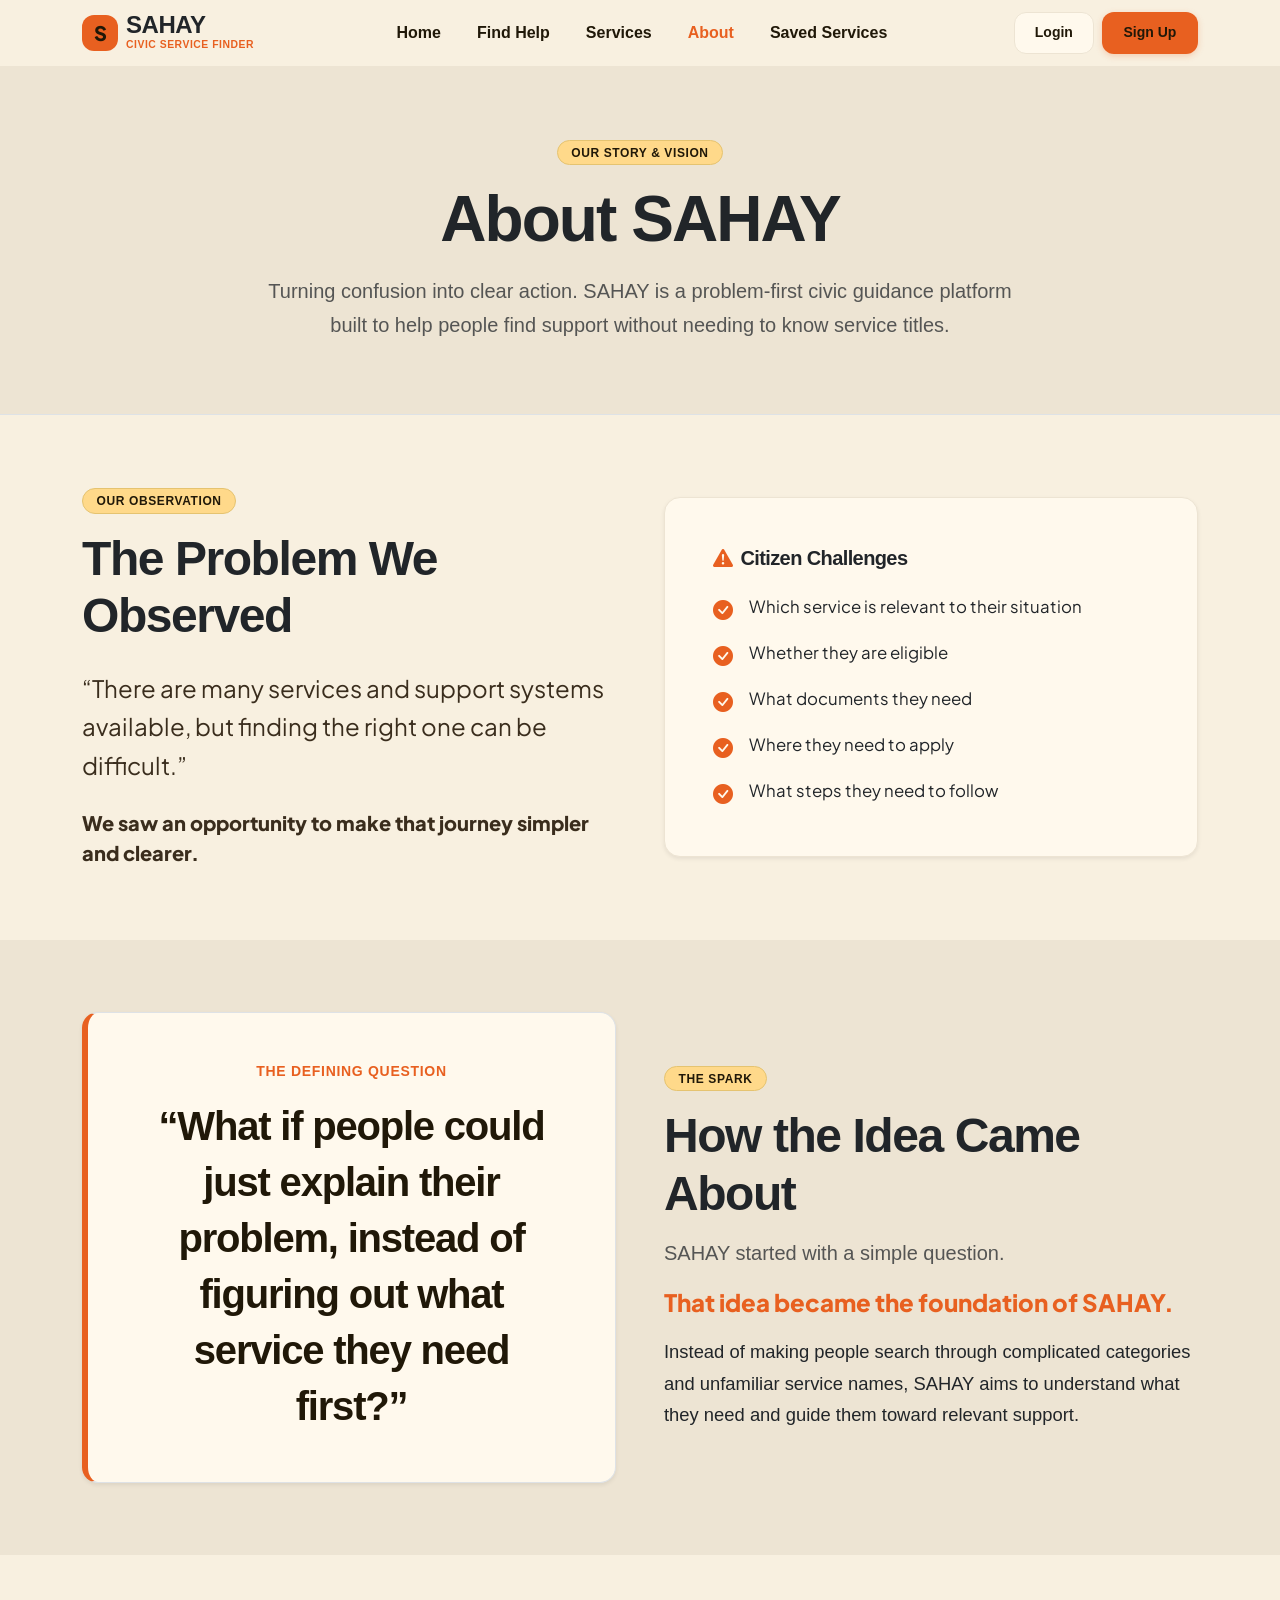
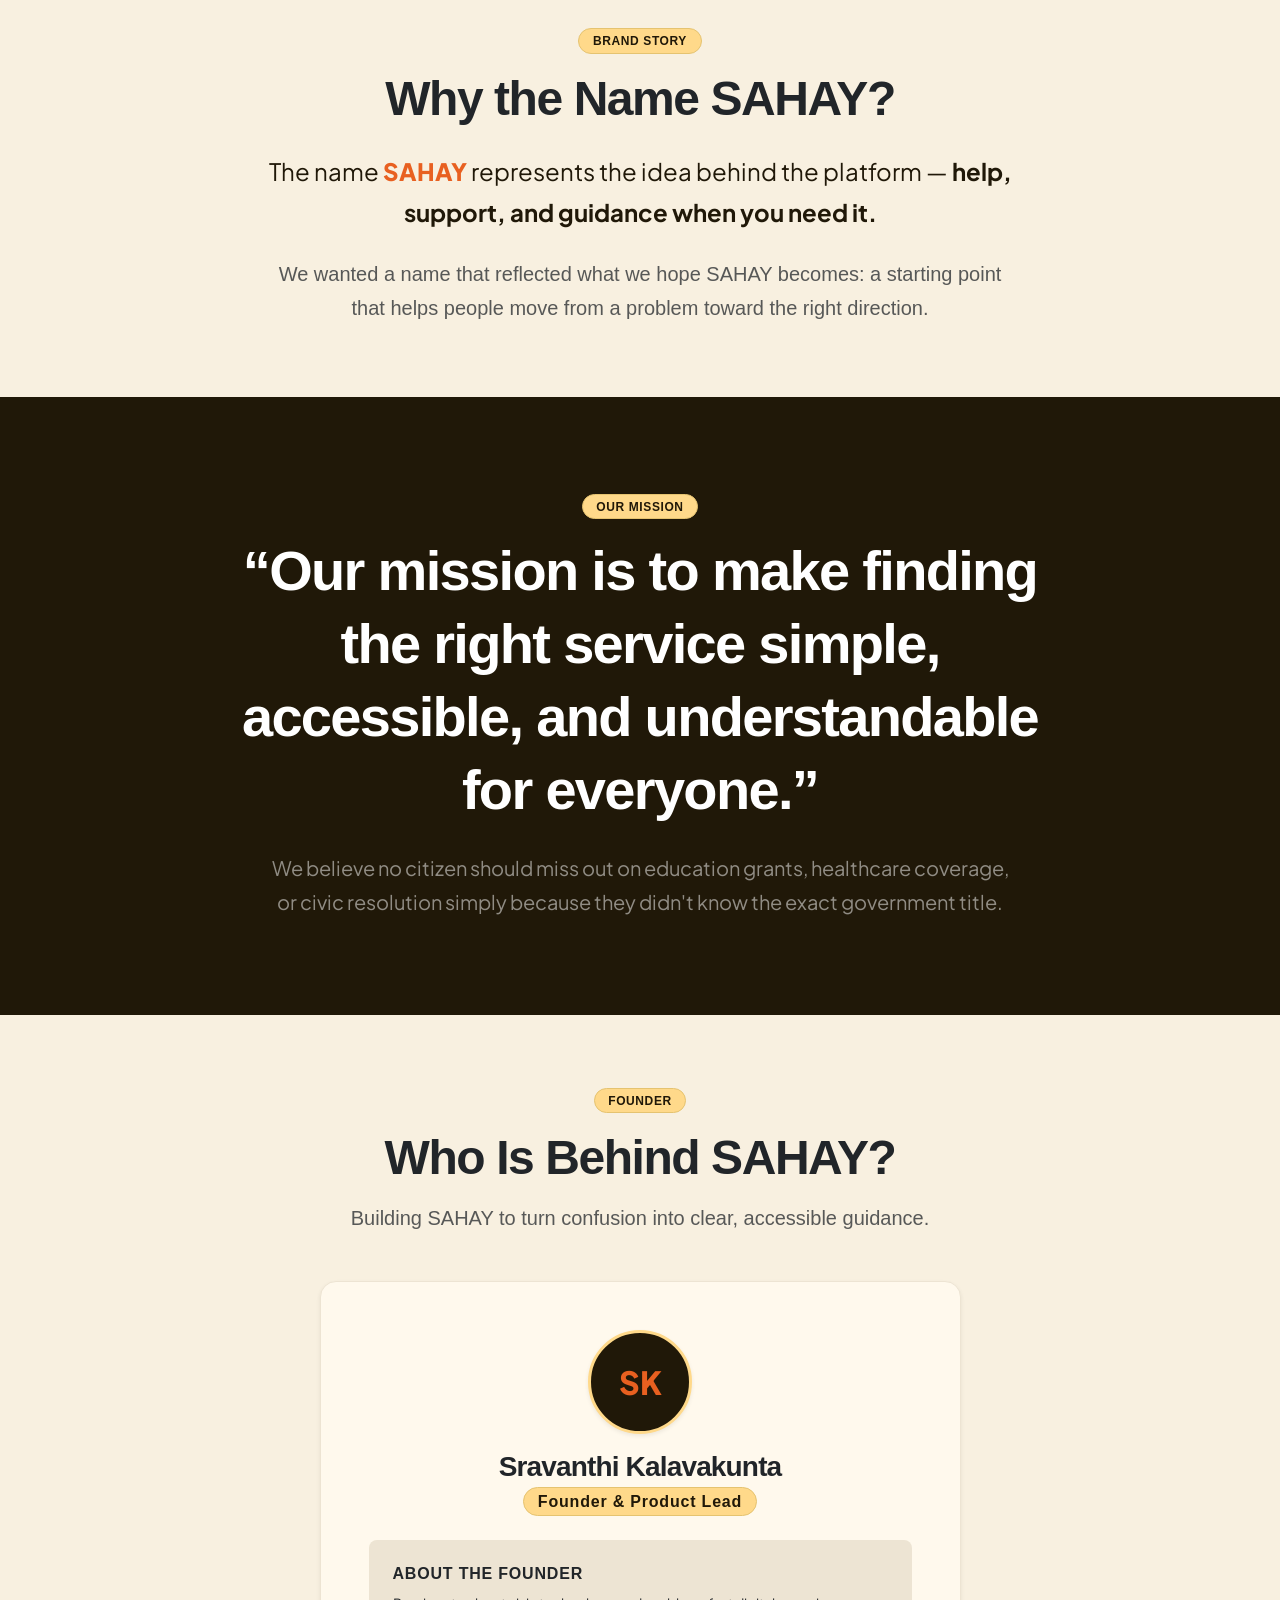
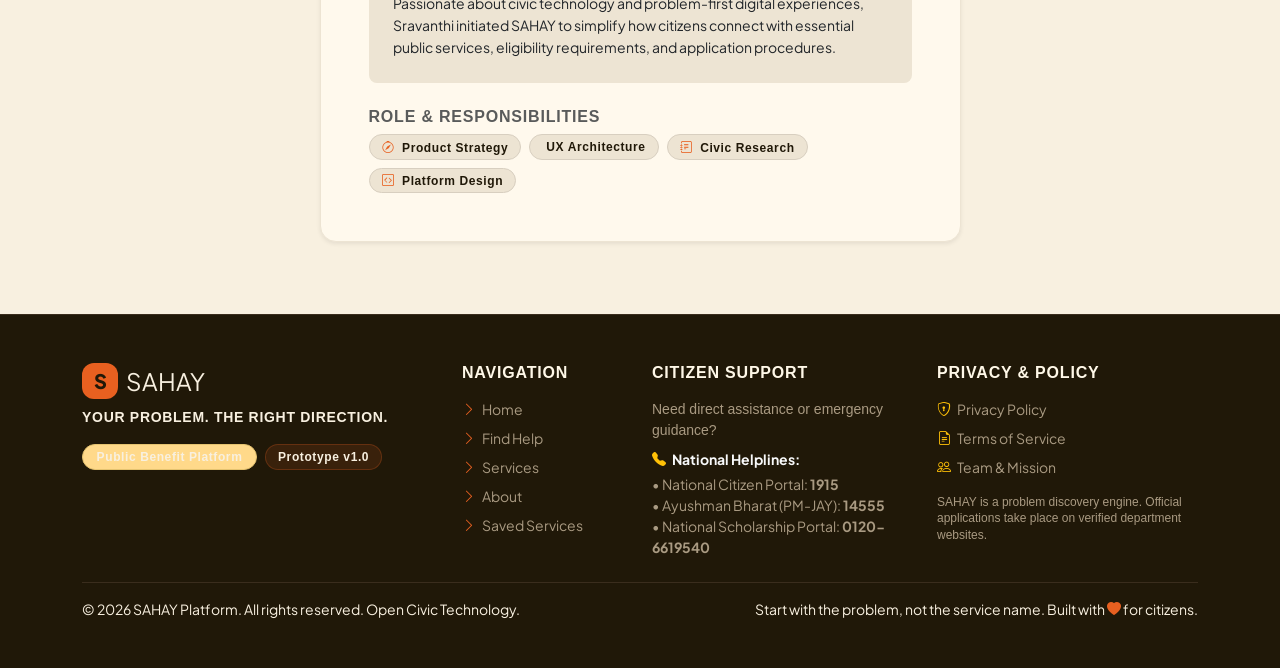
==== commit 788d51ab: "Modified SAHAY about page ui" ====
--- a/frontend/about.html
+++ b/frontend/about.html
@@ -70,74 +70,92 @@
 
     <!-- SECTION 1: THE PROBLEM WE OBSERVED -->
     <section class="py-5">
-      <div class="container py-4 max-w-4xl mx-auto" style="max-width: 820px;">
-        <div class="text-center mb-4">
-          <span class="badge badge-sahaya-gold mb-3">OUR OBSERVATION</span>
-          <h2 class="display-5 fw-bolder text-dark mb-3" style="font-weight: 900 !important;">The Problem We Observed</h2>
-          <p class="fs-4 font-weight-bold mb-4" style="color: #3A2D1D !important; line-height: 1.6;">
-            “There are many services and support systems available, but finding the right one can be difficult.”
-          </p>
-        </div>
-
-        <!-- Clean 5 Bullet Points -->
-        <div class="sahaya-card p-4 rounded-4 shadow-sm mb-4 border" style="background-color: var(--bg-card); border-color: var(--border-subtle) !important;">
-          <ul class="list-unstyled mb-0 d-flex flex-column gap-3 fs-5 font-weight-semibold text-dark">
-            <li class="d-flex align-items-start gap-3">
-              <i class="bi bi-check-circle-fill text-orange fs-4 flex-shrink-0"></i>
-              <span>Which service is relevant to their situation</span>
-            </li>
-            <li class="d-flex align-items-start gap-3">
-              <i class="bi bi-check-circle-fill text-orange fs-4 flex-shrink-0"></i>
-              <span>Whether they are eligible</span>
-            </li>
-            <li class="d-flex align-items-start gap-3">
-              <i class="bi bi-check-circle-fill text-orange fs-4 flex-shrink-0"></i>
-              <span>What documents they need</span>
-            </li>
-            <li class="d-flex align-items-start gap-3">
-              <i class="bi bi-check-circle-fill text-orange fs-4 flex-shrink-0"></i>
-              <span>Where they need to apply</span>
-            </li>
-            <li class="d-flex align-items-start gap-3">
-              <i class="bi bi-check-circle-fill text-orange fs-4 flex-shrink-0"></i>
-              <span>What steps they need to follow</span>
-            </li>
-          </ul>
-        </div>
-
-        <!-- Concluding Statement -->
-        <div class="text-center">
-          <p class="fs-5 font-weight-bold text-dark mb-0" style="font-weight: 800 !important; color: #3A2D1D !important;">
-            We saw an opportunity to make that journey simpler and clearer.
-          </p>
+      <div class="container py-4">
+        <div class="row align-items-center g-5">
+          
+          <!-- LEFT SIDE: Text Matter -->
+          <div class="col-lg-6">
+            <span class="badge badge-sahaya-gold mb-3">OUR OBSERVATION</span>
+            <h2 class="display-5 fw-bolder text-dark mb-4" style="font-weight: 900 !important;">The Problem We Observed</h2>
+            
+            <p class="fs-4 font-weight-bold mb-4" style="color: #3A2D1D !important; line-height: 1.6;">
+              “There are many services and support systems available, but finding the right one can be difficult.”
+            </p>
+
+            <p class="fs-5 font-weight-bold text-dark mb-0" style="font-weight: 800 !important; color: #3A2D1D !important;">
+              We saw an opportunity to make that journey simpler and clearer.
+            </p>
+          </div>
+
+          <!-- RIGHT SIDE: FLASHCARD 1 (5 Challenge Points) -->
+          <div class="col-lg-6">
+            <div class="sahaya-card p-4 p-md-5 rounded-4 shadow-sm border" style="background-color: var(--bg-card); border-color: var(--border-subtle) !important;">
+              <h3 class="h5 font-weight-bold text-dark mb-4 d-flex align-items-center gap-2" style="font-weight: 800 !important;">
+                <i class="bi bi-exclamation-triangle-fill text-orange"></i> Citizen Challenges
+              </h3>
+              <ul class="list-unstyled mb-0 d-flex flex-column gap-3 font-weight-semibold text-dark" style="font-size: 1.05rem;">
+                <li class="d-flex align-items-start gap-3">
+                  <i class="bi bi-check-circle-fill text-orange fs-5 flex-shrink-0"></i>
+                  <span>Which service is relevant to their situation</span>
+                </li>
+                <li class="d-flex align-items-start gap-3">
+                  <i class="bi bi-check-circle-fill text-orange fs-5 flex-shrink-0"></i>
+                  <span>Whether they are eligible</span>
+                </li>
+                <li class="d-flex align-items-start gap-3">
+                  <i class="bi bi-check-circle-fill text-orange fs-5 flex-shrink-0"></i>
+                  <span>What documents they need</span>
+                </li>
+                <li class="d-flex align-items-start gap-3">
+                  <i class="bi bi-check-circle-fill text-orange fs-5 flex-shrink-0"></i>
+                  <span>Where they need to apply</span>
+                </li>
+                <li class="d-flex align-items-start gap-3">
+                  <i class="bi bi-check-circle-fill text-orange fs-5 flex-shrink-0"></i>
+                  <span>What steps they need to follow</span>
+                </li>
+              </ul>
+            </div>
+          </div>
+
         </div>
       </div>
     </section>
 
     <!-- SECTION 2: HOW THE IDEA CAME ABOUT -->
     <section class="py-5" style="background-color: var(--bg-alt);">
-      <div class="container py-4 max-w-4xl mx-auto text-center" style="max-width: 820px;">
-        <span class="badge badge-sahaya-gold mb-3">THE SPARK</span>
-        <h2 class="display-5 fw-bolder text-dark mb-3" style="font-weight: 900 !important;">How the Idea Came About</h2>
-        
-        <p class="fs-5 text-muted font-weight-semibold mb-4">
-          SAHAY started with a simple question:
-        </p>
-
-        <!-- Clean Question Callout -->
-        <div class="p-4 p-md-5 rounded-4 mb-4 text-center border shadow-sm" style="background-color: var(--bg-card); border-color: var(--border-subtle) !important;">
-          <h3 class="display-6 fw-bolder text-dark mb-0" style="font-weight: 900 !important; line-height: 1.4; color: #201808 !important;">
-            “What if people could just explain their problem, instead of figuring out what service they need first?”
-          </h3>
-        </div>
-
-        <p class="fs-4 font-weight-bold text-orange mb-3" style="font-weight: 800 !important;">
-          That idea became the foundation of SAHAY.
-        </p>
-
-        <p class="lead text-dark font-weight-semibold mx-auto mb-0" style="max-width: 720px; line-height: 1.7; font-size: 1.15rem;">
-          Instead of making people search through complicated categories and unfamiliar service names, SAHAY aims to understand what they need and guide them toward relevant support.
-        </p>
+      <div class="container py-4">
+        <div class="row align-items-center g-5">
+          
+          <!-- LEFT SIDE: FLASHCARD 2 (Defining Question Callout) -->
+          <div class="col-lg-6">
+            <div class="sahaya-card p-4 p-md-5 rounded-4 shadow-sm border text-center" style="background-color: var(--bg-card); border-left: 6px solid var(--brand-primary) !important;">
+              <span class="small font-weight-bold text-orange text-uppercase d-block mb-3" style="letter-spacing: 0.05em; font-weight: 800 !important;">The Defining Question</span>
+              <h3 class="display-6 fw-bolder text-dark mb-0" style="font-weight: 900 !important; line-height: 1.4; color: #201808 !important;">
+                “What if people could just explain their problem, instead of figuring out what service they need first?”
+              </h3>
+            </div>
+          </div>
+
+          <!-- RIGHT SIDE: Text Matter -->
+          <div class="col-lg-6">
+            <span class="badge badge-sahaya-gold mb-3">THE SPARK</span>
+            <h2 class="display-5 fw-bolder text-dark mb-3" style="font-weight: 900 !important;">How the Idea Came About</h2>
+            
+            <p class="fs-5 text-muted font-weight-semibold mb-3">
+              SAHAY started with a simple question.
+            </p>
+
+            <p class="fs-4 font-weight-bold text-orange mb-3" style="font-weight: 800 !important;">
+              That idea became the foundation of SAHAY.
+            </p>
+
+            <p class="lead text-dark font-weight-semibold mb-0" style="line-height: 1.7; font-size: 1.15rem;">
+              Instead of making people search through complicated categories and unfamiliar service names, SAHAY aims to understand what they need and guide them toward relevant support.
+            </p>
+          </div>
+
+        </div>
       </div>
     </section>
 
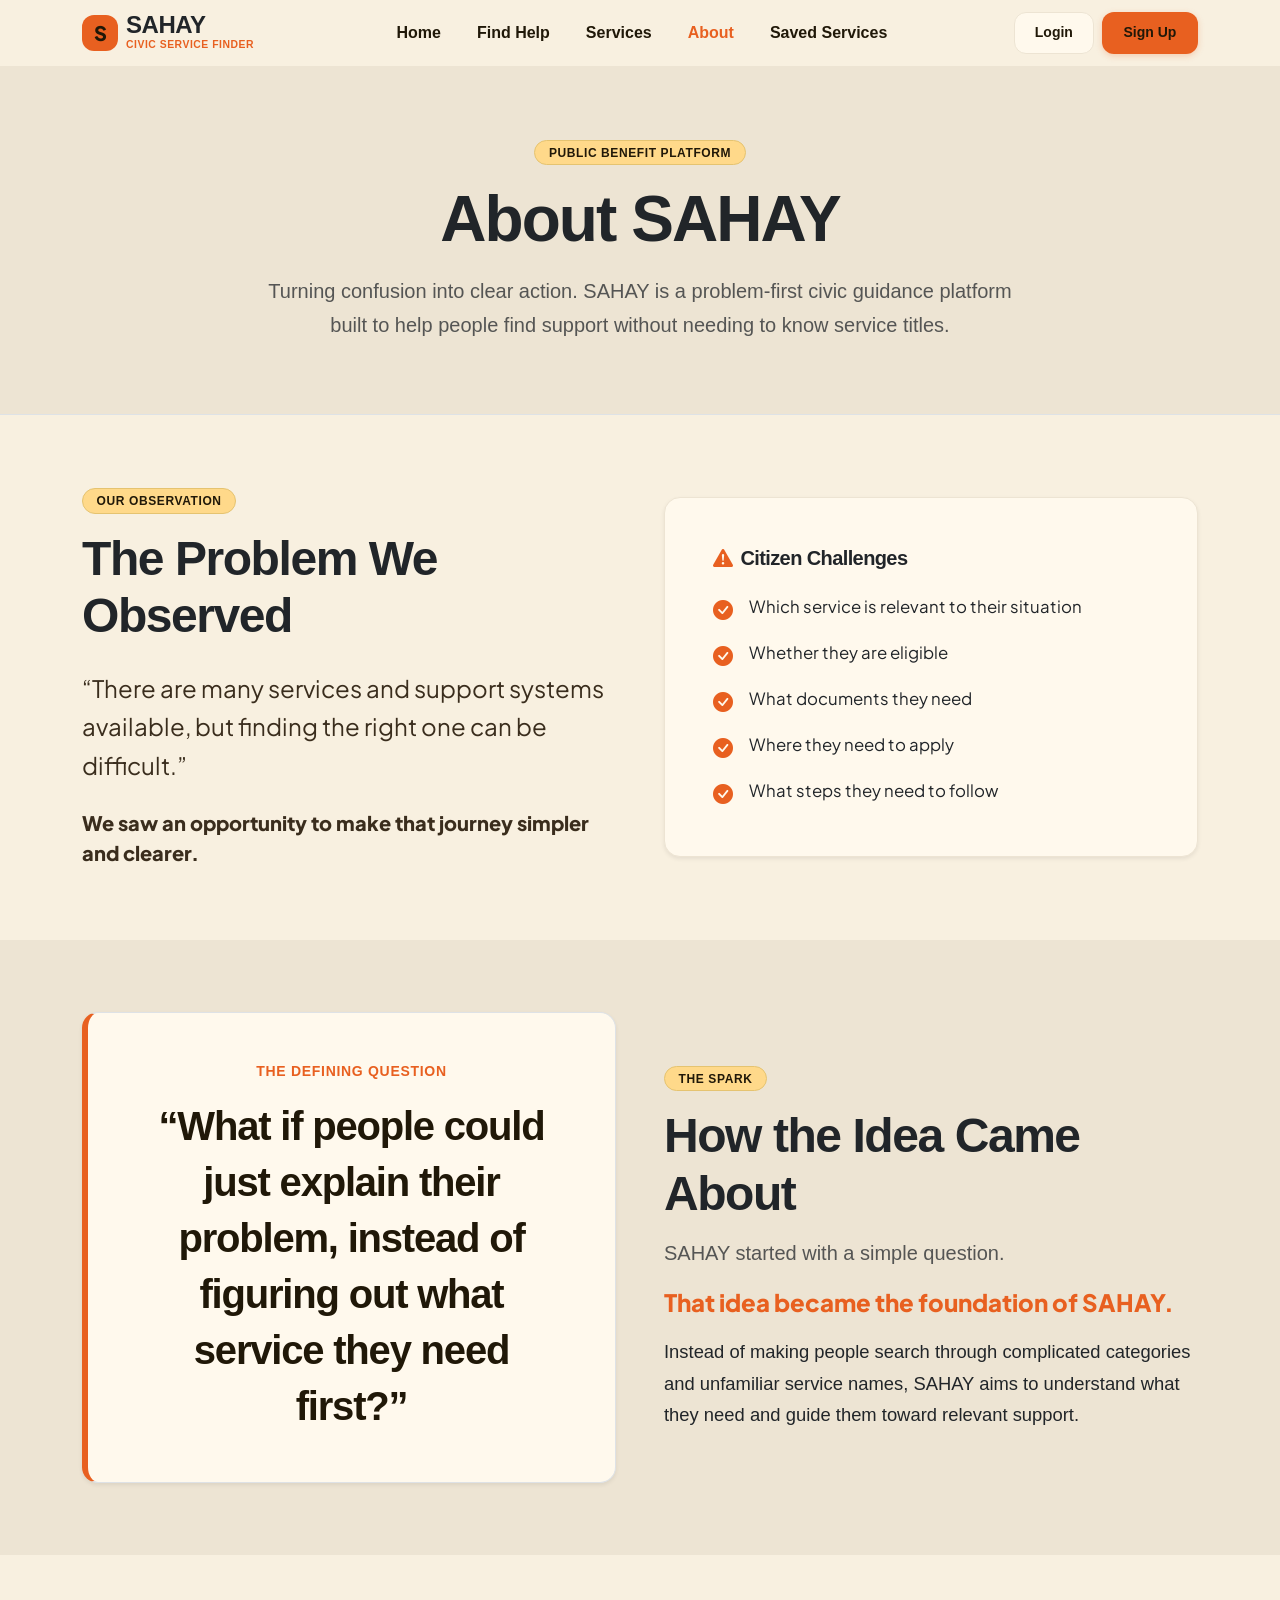
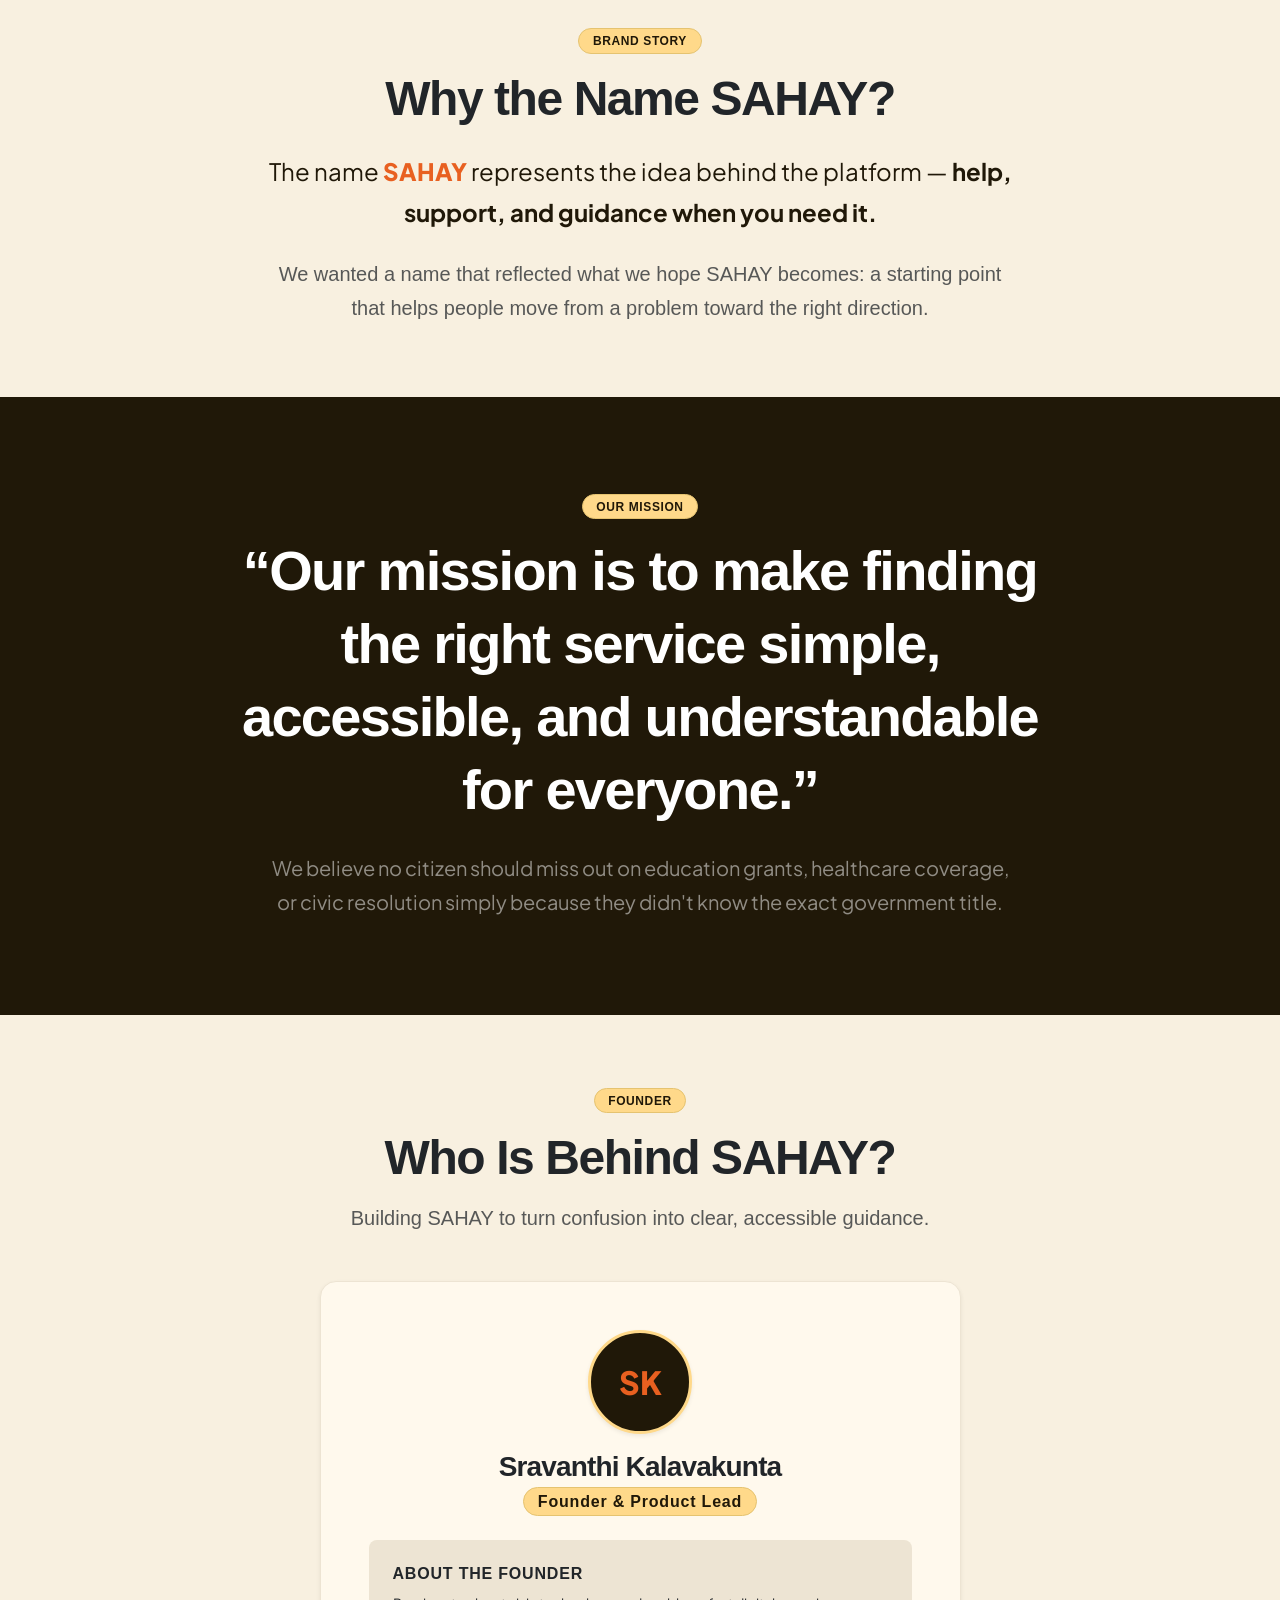
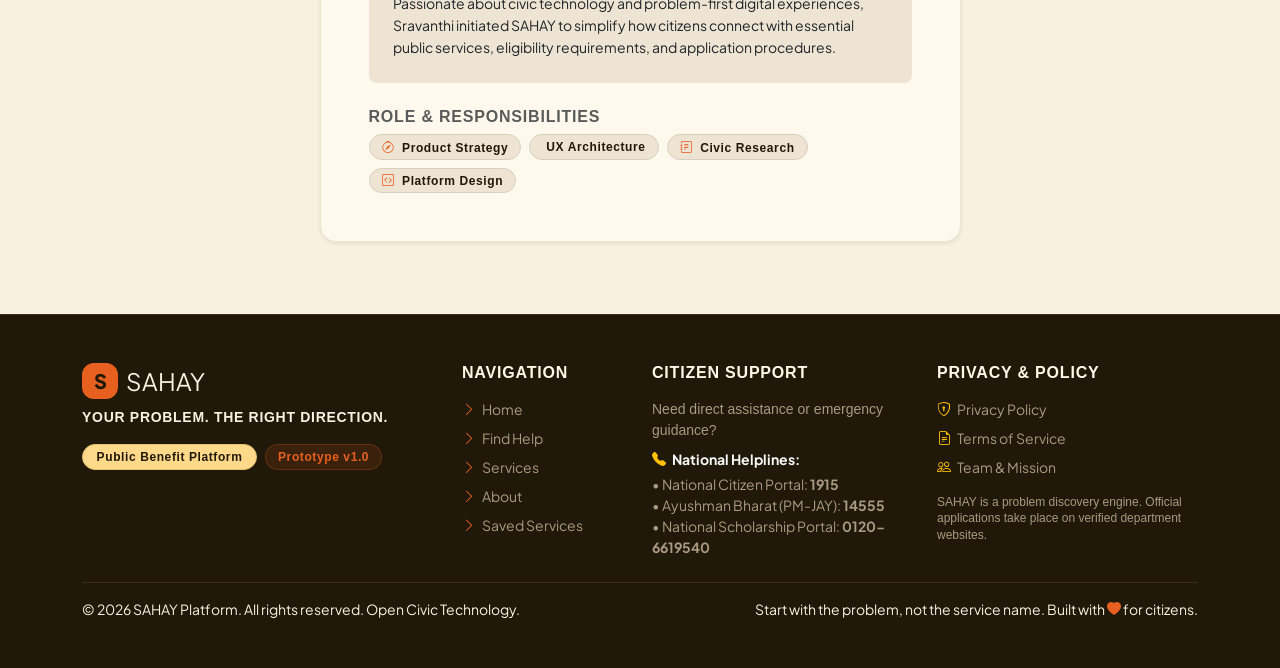
==== commit 1cba1c8a: "Modified SAHAY services page" ====
--- a/frontend/about.html
+++ b/frontend/about.html
@@ -60,7 +60,7 @@
     <!-- HERO HEADER -->
     <header class="py-5 text-center border-bottom" style="background-color: var(--bg-alt);">
       <div class="container py-4">
-        <span class="badge badge-sahaya-gold mb-3 d-inline-block px-3 py-2 text-uppercase" style="letter-spacing: 0.05em;">OUR STORY &amp; VISION</span>
+        <span class="badge badge-sahaya-gold mb-3 d-inline-block px-3 py-2 text-uppercase" style="background-color: #FFD98A !important; color: #201808 !important; letter-spacing: 0.05em;">PUBLIC BENEFIT PLATFORM</span>
         <h1 class="display-3 font-weight-bold text-dark mb-3" style="font-weight: 900 !important;">About SAHAY</h1>
         <p class="lead font-weight-semibold text-muted mx-auto mb-0" style="max-width: 780px; line-height: 1.7; font-size: 1.25rem;">
           Turning confusion into clear action. SAHAY is a problem-first civic guidance platform built to help people find support without needing to know service titles.
@@ -257,7 +257,7 @@
           </div>
           <p class="small text-orange font-weight-bold mb-3 text-uppercase" style="letter-spacing: 0.05em;">YOUR PROBLEM. THE RIGHT DIRECTION.</p>
           <div class="d-flex align-items-center gap-2 mt-2">
-            <span class="badge badge-sahaya-gold">Public Benefit Platform</span>
+            <span class="badge badge-sahaya-gold" style="background-color: #FFD98A !important; color: #201808 !important;">Public Benefit Platform</span>
             <span class="badge badge-sahaya-orange">Prototype v1.0</span>
           </div>
         </div>
--- a/frontend/css/style.css
+++ b/frontend/css/style.css
@@ -225,6 +225,15 @@
   padding: 0.35rem 0.85rem !important;
 }
 
+.badge-sahaya-soft-gold, .badge-sahay-soft-gold {
+  background-color: #FFF2D6 !important;   /* Soft Light Gold #FFF2D6 */
+  color: #201808 !important;               /* Deep Espresso #201808 */
+  border: 1px solid #F0DEB4 !important;
+  font-weight: 800 !important;
+  border-radius: 9999px !important;
+  padding: 0.35rem 0.85rem !important;
+}
+
 .badge-sahaya-taupe, .badge-sahay-taupe {
   background-color: var(--border-subtle) !important;
   color: var(--text-main) !important;
@@ -264,8 +273,16 @@
   font-weight: 700 !important;
 }
 
-.sahaya-footer p, .sahaya-footer span, .sahay-footer p, .sahay-footer span {
+.sahaya-footer p, .sahaya-footer span:not(.badge), .sahay-footer p, .sahay-footer span:not(.badge) {
   color: #F8F0E0 !important;                         /* Main footer text: Warm Cream #F8F0E0 */
+}
+
+.sahaya-footer .badge-sahaya-gold, .sahay-footer .badge-sahaya-gold,
+.sahaya-footer .badge-sahay-gold, .sahay-footer .badge-sahay-gold {
+  background-color: #FFD98A !important;
+  color: #201808 !important;                         /* Black font color #201808 */
+  border: 1px solid #E5C370 !important;
+  font-weight: 800 !important;
 }
 
 .sahaya-footer .text-muted, .sahaya-footer .small-desc,
